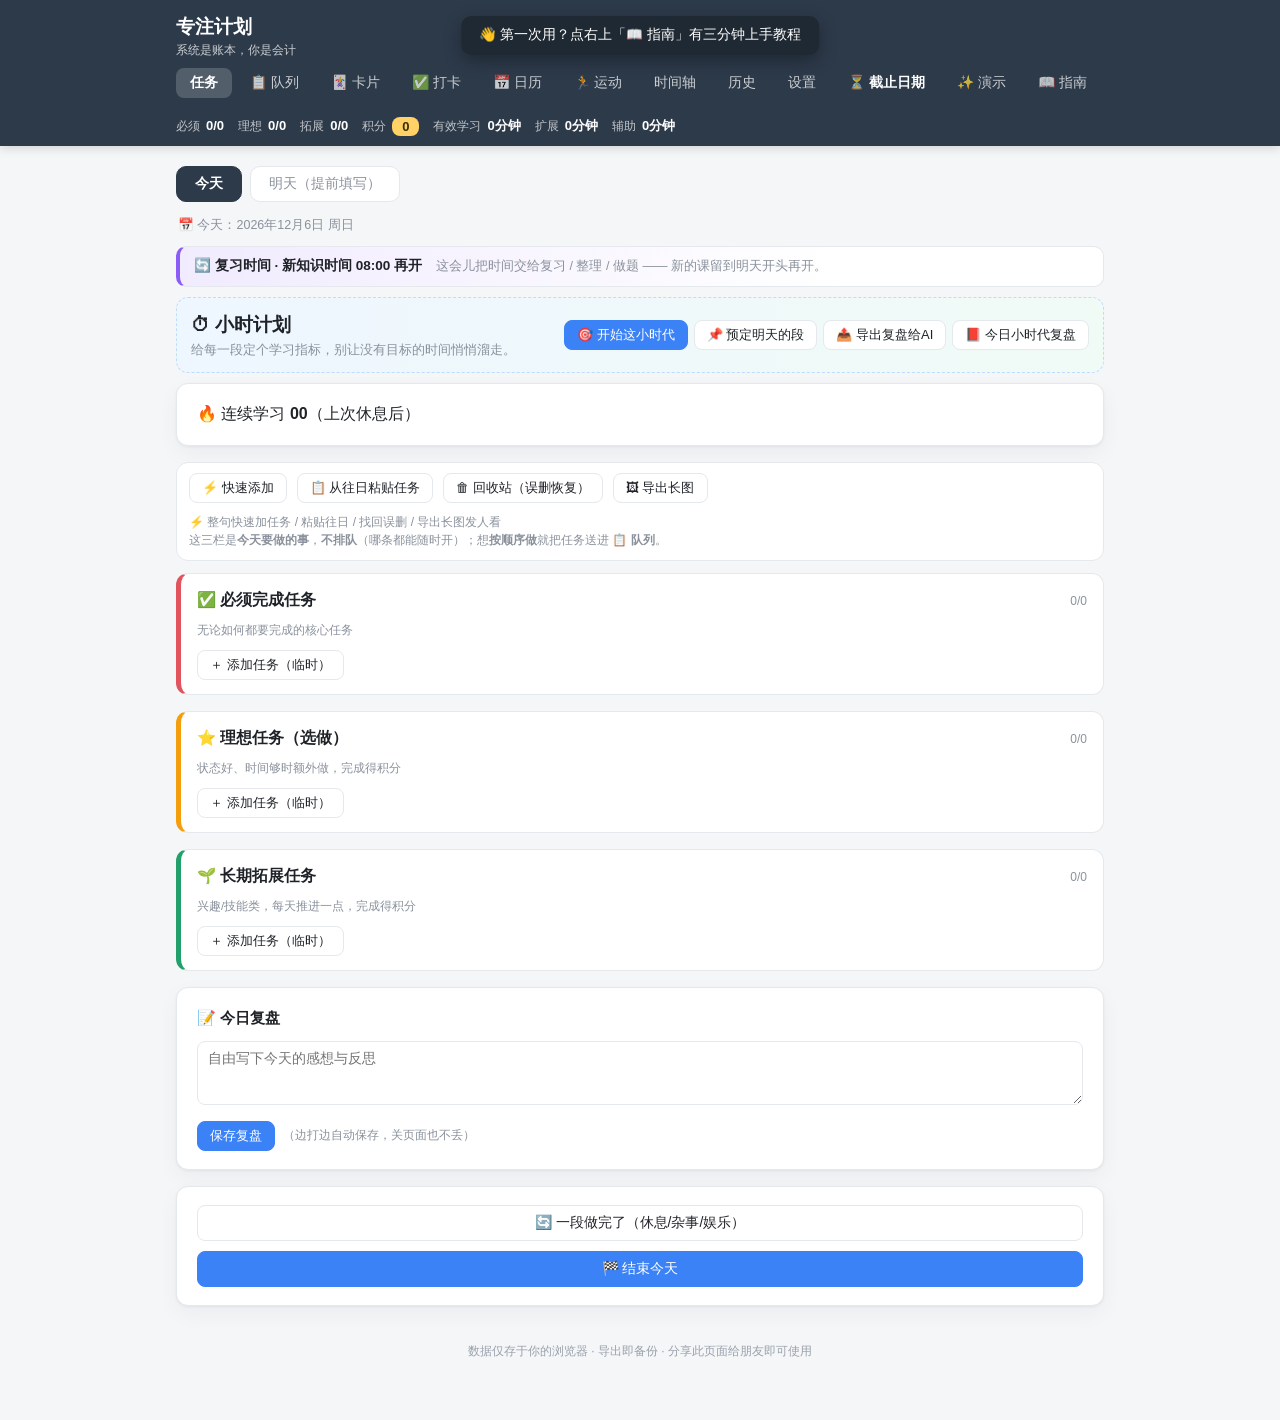
==== index.html @ 889cc3f2 "30.0" ====
<!DOCTYPE html>
<html lang="zh-CN">
<head>
  <meta charset="UTF-8" />
  <meta name="viewport" content="width=device-width, initial-scale=1.0, viewport-fit=cover" />
  <script>
    /* 版本号。v67 起提到 <head>：设置页等模块渲染得比页尾的 build-check 早，
       以前写在页尾，渲染时读到 undefined 就显示成 "v?"。 */
    window.__BUILD = 157;
  </script>
  <meta name="theme-color" content="#2d3a4a" />
  <title>专注计划 · 学习会计系统</title>
  <link rel="manifest" href="manifest.webmanifest" />
  <link rel="stylesheet" href="css/style.css?v=157" />
  <style id="pip-style">
    /* ===== 🪟 只在小窗（Document Picture-in-Picture）里生效：让悬浮窗铺满整个小窗 ===== */
    html.pip, html.pip body { background: var(--bg, #f5f7fa); margin: 0; padding: 0; }
    html.pip #timer-float.in-pip {
      position: static; left: auto; top: auto; right: auto; bottom: auto;
      width: 100%; max-width: none; border: none; border-radius: 0;
      box-shadow: none; background: transparent; padding: 10px 12px 14px;
      animation: none; overflow: visible;
    }
    html.pip #timer-float.in-pip .tf-drag-hint { display: none !important; }
    html.pip #timer-float.in-pip .tf-head { cursor: default; }
    html.pip #timer-float.in-pip .btn { font-size: 12px; padding: 5px 9px; }
    html.pip #timer-float.in-pip .tf-line { font-size: 12.5px; margin-bottom: 3px; }
    html.pip #timer-float.in-pip .tf-dw-item { font-size: 12px; }
  </style>
</head>
<body>
  <header id="app-header">
    <div class="header-top">
      <div class="brand">
        <h1>专注计划</h1>
        <p>系统是账本，你是会计</p>
      </div>
      <nav id="main-nav">
        <button class="nav-btn active" data-view="tasks">任务</button>
        <button class="nav-btn" data-view="queue">📋 队列</button>
        <button class="nav-btn" data-view="cards" title="听课时给自己出的设问卡；正面问自己、反面是答案">🃏 卡片</button>
        <button class="nav-btn" data-view="mistakes" style="display:none" title="错题本（已收起，想用随时恢复）">📕 错题</button>
        <button class="nav-btn" data-view="checkin" title="每天要养成的小习惯：喝水、保健品、运动、几点休息…打卡得积分">✅ 打卡</button>
        <button class="nav-btn" data-view="calendar">📅 日历</button>
        <button class="nav-btn" data-view="notes" id="nav-notes" style="display:none" title="本机网课笔记工坊（仅限装有笔记服务的电脑）">🎙 笔记</button>
        <button class="nav-btn" data-view="sport">🏃 运动</button>
        <button class="nav-btn" data-view="timeline">时间轴</button>
        <button class="nav-btn" data-view="stats">历史</button>
        <button class="nav-btn" data-view="settings">设置</button>
        <button class="nav-btn" id="btn-ms" title="⏳ 截止日期倒计时 —— 点一下就能加一条">⏳ <span id="ms-mini" class="ms-mini">截止日期</span></button>
        <button class="nav-btn" id="btn-demo" title="快速上手演示动画">✨ 演示</button>
        <button class="nav-btn" id="btn-about" title="公告与使用指南">📖 指南</button>
      </nav>
    </div>
    <!-- 顶部固定统计条 -->
    <div id="stat-bar">
      <div class="stat-item" title="必须完成任务进度">
        <span class="stat-label">必须</span><span id="stat-req" class="stat-value">0/0</span>
      </div>
      <div class="stat-item" title="理想任务进度">
        <span class="stat-label">理想</span><span id="stat-ideal" class="stat-value">0/0</span>
      </div>
      <div class="stat-item" title="长期拓展进度">
        <span class="stat-label">拓展</span><span id="stat-extra" class="stat-value">0/0</span>
      </div>
      <div class="stat-item" title="积分余额，点击兑换">
        <span class="stat-label">积分</span>
        <button id="stat-points" class="stat-value stat-btn">0</button>
      </div>
      <div class="stat-item" title="主线推进的有效学习时间">
        <span class="stat-label">有效学习</span><span id="stat-main" class="stat-value">0分</span>
      </div>
      <div class="stat-item" title="拓展任务时间">
        <span class="stat-label">扩展</span><span id="stat-extend" class="stat-value">0分</span>
      </div>
      <div class="stat-item" title="辅助推进时间（复盘/整理/写计划等）">
        <span class="stat-label">辅助</span><span id="stat-aux" class="stat-value">0分</span>
      </div>
    </div>
  </header>

  <!-- 计时悬浮窗（任务进行中显示，可拖动） -->
  <div id="timer-float" class="hidden">
    <div class="tf-head" id="tf-head">🪟 计时悬浮窗 <span class="tf-drag-hint">（按住可拖动）</span><button id="tf-pip" class="tf-pip-btn" title="拖出浏览器：变成独立小窗口，可拖到屏幕任何位置、永远置顶">⇱ 拖出</button></div>
    <div id="tf-state" class="hidden"></div>
    <div id="tf-hp" class="hidden"></div>
    <div id="tf-forward">
      <div class="tf-line">预计完成内容：<b id="tf-content">--</b></div>
      <div class="tf-line tf-line-plan"><span id="tf-plan-label">预计时间：</span><b id="tf-plan">--</b></div>
      <div class="tf-line">实际时间：<b id="tf-used">00:00</b></div>
      <div class="tf-track"><div id="tf-progress" class="timer-progress"></div></div>
      <div class="tf-actions">
        <button id="timer-pause" class="btn btn-small">⏸ 暂停</button>
        <button id="timer-rest" class="btn btn-small" title="中间休息：休息单独算、不占学习，回来会问你有没有消耗">☕ 小休</button>
        <button id="timer-stop" class="btn btn-small btn-primary">⏹ 完成</button>
      </div>
    </div>
    <div id="tf-cd" class="hidden">
      <div class="tf-line">小任务：<b id="tf-cd-text">--</b></div>
      <div class="tf-line"><span id="tf-cd-label">剩余/超时：</span><b id="tf-cd-left">00:00</b> <span id="tf-cd-over" style="color:var(--req);font-weight:700"></span> <span class="tf-drag-hint">（目标 <span id="tf-cd-target">--</span>）</span></div>
      <div class="tf-track"><div id="tf-cd-progress" class="timer-progress"></div></div>
      <div class="tf-actions">
        <button id="cd-pause" class="btn btn-small">⏸ 暂停</button>
        <button id="cd-rest" class="btn btn-small">☕ 小休</button>
        <button id="cd-split" class="btn btn-small" style="display:none">🧭 回拆解</button>
        <button id="cd-stop" class="btn btn-small btn-primary">⏹ 结束</button>
      </div>
    </div>
    <!-- 🎓 听课三步（进行中才显示；和任务行下面是同一份数据） -->
    <div id="tf-lec" class="hidden"></div>
    <!-- 🧭 下方抽屉：本组进度 / 下一题 / 拆解（可收起，不占屏） -->
    <div id="tf-drawer" class="hidden"></div>
  </div>

  <main>
    <!-- 任务视图 -->
    <section id="view-tasks" class="view active">
      <div class="view-tabs">
        <button class="tab-btn active" data-tab="today">今天</button>
        <button class="tab-btn" data-tab="tomorrow">明天（提前填写）</button>
      </div>
      <div id="tasks-today" class="tab-panel active">
        <div id="today-date" class="date-label"></div>
        <!-- ⏰ v76 还没结算的日子：摆在最上面，一键结算 -->
        <div id="settle-bar"></div>
        <!-- 📋 v77 队列：今天该做的那条，只给一条、不给分母 -->
        <div id="queue-bar"></div>
        <!-- ⏰ v71 学习时段条：现在该学新知识还是该复习 -->
        <div id="slot-bar"></div>
        <div id="review-banner"></div>
        <div id="hour-card"></div>
        <div id="streak-bar"></div>
        <!-- ↩ v74 昨天搬来的任务：清单顶上一条提醒 + 一键清掉 -->
        <div id="roll-bar"></div>
        <div id="task-columns"></div>
        <div class="card" id="review-card"></div>
        <div id="link-card"></div>
        <div class="card day-footer">
          <button id="btn-link" class="btn btn-block">🔄 一段做完了（休息/杂事/娱乐）</button>
          <button id="btn-end-day" class="btn btn-primary btn-block">🏁 结束今天</button>
        </div>
      </div>
      <div id="tasks-tomorrow" class="tab-panel">
        <div id="tomorrow-date" class="date-label"></div>
        <div id="tomorrow-columns"></div>
        <p class="hint">提示：今晚填好明天的任务，"结束今天"时未完成的任务也会自动顺延到这里。</p>
      </div>
    </section>

    <!-- 📋 队列视图（v77）：按顺序做，没有完成率 -->
    <section id="view-cards" class="view">
      <div id="cards-view"></div>
    </section>

    <section id="view-mistakes" class="view">
      <div id="mistakes-view"></div>
    </section>
    <section id="view-checkin" class="view">
      <div id="checkin-view"></div>
    </section>

    <section id="view-queue" class="view">
      <div id="queue-view"></div>
    </section>

    <!-- 日历视图 -->
    <section id="view-calendar" class="view">
      <div id="calendar-view"></div>
    </section>

    <!-- 网课笔记工坊视图（内嵌本机服务） -->
    <section id="view-notes" class="view">
      <div id="notes-status"></div>
      <div id="notes-frame-wrap" style="display:none">
        <iframe id="notes-frame" src="http://127.0.0.1:8890/?embed=1"
          style="width:100%;height:calc(100vh - 120px);border:1px solid var(--line);border-radius:14px;background:#0b1020"></iframe>
      </div>
    </section>

    <!-- 运动视图 -->
    <section id="view-sport" class="view">
      <div class="view-tabs">
        <button class="tab-btn active" data-tab="today" id="sport-tab-today">今日运动</button>
        <button class="tab-btn" data-tab="plan" id="sport-tab-plan">运动安排（任选日期）</button>
      </div>
      <div id="sport-today" class="tab-panel active"></div>
      <div id="sport-plan" class="tab-panel"></div>
    </section>

    <!-- 时间轴视图 -->
    <section id="view-timeline" class="view">
      <div class="card tool-row">
        <button id="tl-today-btn" class="btn btn-small">回到今天</button>
        <button id="tl-prev-day" class="btn btn-small">‹ 前一天</button>
        <input type="date" id="tl-date" class="date-input" />
        <button id="tl-next-day" class="btn btn-small">后一天 ›</button>
        <span class="spacer"></span>
        <select id="tl-filter-cat" class="select-small">
          <option value="">全部分类</option>
          <option value="study">学习</option>
          <option value="extend">拓展</option>
          <option value="fun">辅助</option>
          <option value="life">生活</option>
          <option value="other">其他</option>
        </select>
        <input type="search" id="tl-keyword" class="search-small" placeholder="搜索内容…" />
        <button id="tl-export" class="btn btn-small">导出</button>
        <button id="tl-import" class="btn btn-small">导入</button>
      </div>
      <div id="timeline-wrap">
        <div id="timeline-grid"></div>
      </div>
      <div class="card stat-summary" id="tl-summary"></div>
      <input type="file" id="import-file" class="hidden" accept=".json" />
    </section>

    <!-- 历史视图 -->
    <section id="view-stats" class="view">
      <div class="card">
        <h2>🧭 本周复盘</h2>
        <div id="review-board"><p class="hint">正在生成本周的复盘…</p></div>
      </div>
      <div class="card">
        <h2>📈 考试成绩</h2>
        <div id="exams-card"><p class="hint">正在加载…</p></div>
      </div>
      <div class="card">
        <h2>🏅 成就</h2>
        <div id="badges-card"><p class="hint">正在清点你的里程碑…</p></div>
      </div>
      <div class="card">
        <h2>📅 历史回顾</h2>
        <div class="chart-row">
          <div class="chart-box">
            <h3>本周每日用时（柱状图）</h3>
            <svg id="chart-week" class="chart" viewBox="0 0 600 220"></svg>
          </div>
          <div class="chart-box">
            <h3>近30天学习时间趋势（折线图）</h3>
            <svg id="chart-month" class="chart" viewBox="0 0 600 220"></svg>
          </div>
        </div>
      </div>
      <div class="card">
        <h3>积分流水账</h3>
        <div id="ledger-list"></div>
      </div>
      <div class="card">
        <h3>🎁 兑换记录（单独专区）</h3>
        <p class="hint">这里只汇总你「花掉积分换东西」的记录，不用翻大流水就知道自己换过什么。</p>
        <div id="redeem-list"></div>
      </div>
      <div class="card">
        <h3>🎓 听课记录</h3>
        <p class="hint">在「任务」页点任意一条任务右边的 🎧 就能开课（今天、明天都行）。走完「预习 → 听课 → 整理」三步才发大奖。</p>
        <div id="lec-history"></div>
      </div>
      <div class="card">
        <h3>按日记录</h3>
        <div id="day-history"></div>
      </div>
    </section>

    <!-- 设置视图 -->
    <section id="view-settings" class="view">
      <div class="card">
        <h2>⚙️ 规则设置（全部由你自己定）</h2>
        <div id="settings-form"></div>
      </div>
      <div class="card">
        <h3>🎁 积分兑换表</h3>
        <p class="hint">积分为消费型资产：完成理想/拓展任务赚积分，按你的兑换表花掉。</p>
        <div id="redeem-table"></div>
        <button id="btn-add-redeem" class="btn btn-small">＋ 添加兑换项</button>
      </div>
      <div class="card">
        <h3>🎖 致谢 · 名人堂</h3>
        <p class="hint">感谢在开发中帮忙、帮我省下平台费用的朋友们（头像圆形自适应）。</p>
        <div class="honor-wall">
          <div class="honor-item"><img class="honor-avatar" src="assets/honor/sumneu.jpg" alt="∑neu" /><span class="honor-name">∑neu</span></div>
          <div class="honor-item"><img class="honor-avatar" src="assets/honor/aisi.jpg" alt="艾斯" /><span class="honor-name">艾斯</span></div>
          <div class="honor-item"><img class="honor-avatar" src="assets/honor/xinxin.jpg" alt="鑫鑫" /><span class="honor-name">鑫鑫</span></div>
          <div class="honor-item"><img class="honor-avatar" src="assets/honor/zhi.png" alt="枳" /><span class="honor-name">枳</span></div>
        </div>
      </div>
      <div class="card">
        <h3>💾 数据</h3>
        <div class="btn-row">
          <button id="btn-export-json" class="btn btn-small">导出全部数据 (.json)</button>
          <button id="btn-export-csv" class="btn btn-small">导出记录 (.csv)</button>
          <button id="btn-import-json" class="btn btn-small">导入数据</button>
          <button id="btn-reset" class="btn btn-small btn-danger">清空全部数据</button>
        </div>
        <p class="hint">数据保存在浏览器本地（localStorage + IndexedDB 双备份），导出文件可随时恢复。</p>
      </div>
      <div class="card">
        <h3>💾 自动备份</h3>
        <div id="bk-box"><p class="hint">正在读取备份…</p></div>
      </div>
    </section>
  </main>

  <footer>数据仅存于你的浏览器 · 导出即备份 · 分享此页面给朋友即可使用</footer>

  <div id="modal-root"></div>
  <div id="toast-root"></div>

  <!-- 📱 v125 手机底部导航（≤700px 显示，桌面隐藏；按钮带 .nav-btn 类自动接入 switchView） -->
  <nav id="mobile-nav">
    <button class="nav-btn mn-btn" data-view="tasks"><span class="mn-ico">📝</span>任务</button>
    <button class="nav-btn mn-btn" data-view="queue"><span class="mn-ico">📋</span>队列</button>
    <button class="nav-btn mn-btn" data-view="checkin"><span class="mn-ico">✅</span>打卡</button>
    <button class="nav-btn mn-btn" data-view="calendar"><span class="mn-ico">📅</span>日历</button>
    <button class="nav-btn mn-btn" data-view="stats"><span class="mn-ico">🧭</span>历史</button>
    <button class="mn-btn" id="mn-more"><span class="mn-ico">⋯</span>更多</button>
  </nav>
  <div id="mn-sheet" class="hidden">
    <div class="mn-card">
      <div class="mn-head"><b>更多页面</b><button class="mn-sbtn" id="mn-close" style="width:auto;padding:6px 12px">✕ 收起</button></div>
      <div class="mn-grid">
        <button class="nav-btn mn-sbtn" data-view="cards">🃏 卡片</button>
        <button class="nav-btn mn-sbtn" data-view="mistakes" style="display:none">📕 错题</button>
        <button class="nav-btn mn-sbtn" data-view="sport">🏃 运动</button>
        <button class="nav-btn mn-sbtn" data-view="timeline">🕓 时间轴</button>
        <button class="nav-btn mn-sbtn" data-view="settings">⚙️ 设置</button>
        <button class="mn-sbtn" data-mact="ms">⏳ 截止日期</button>
        <button class="mn-sbtn" data-mact="demo">✨ 演示</button>
        <button class="mn-sbtn" data-mact="about">📖 指南</button>
      </div>
    </div>
  </div>

  <script src="js/store.js?v=157"></script>
  <script src="js/ui.js?v=157"></script>
  <script src="js/tasks.js?v=157"></script>
  <script src="js/timeline.js?v=157"></script>
  <script src="js/stats.js?v=157"></script>
  <script src="js/settings.js?v=157"></script>
  <script src="js/sport.js?v=157"></script>
  <script src="js/lecture.js?v=157"></script>
  <script src="js/calendar.js?v=157"></script>
  <script src="js/link.js?v=157"></script>
  <script src="js/demo.js?v=157"></script>
  <script src="js/queue.js?v=157"></script>
  <script src="js/milestones.js?v=157"></script>
  <script src="js/memcards.js?v=157"></script>
  <script src="js/checkin.js?v=157"></script>
  <script src="js/backup.js?v=157"></script>
  <script src="js/exams.js?v=157"></script>
  <script src="js/mistakes.js?v=157"></script>
  <script src="js/badges.js?v=157"></script>
  <script src="js/app.js?v=157"></script>
  <script>
    // PWA：注册 Service Worker（离线可用 / 可添加到主屏幕）
    if ('serviceWorker' in navigator) {
      // v67：以前新版本要手动 Ctrl+F5 才生效（老 SW 把旧页面喂给你）。
      // 现在：① sw.js 里页面本体改走 network-first；
      //       ② 每次打开都问一句有没有新版本；
      //       ③ 新 SW 一接管就自动刷新一次 —— 以后上传完不用再强刷。
      var hadCtl = !!navigator.serviceWorker.controller;
      var reloaded = false;
      navigator.serviceWorker.addEventListener('controllerchange', function () {
        if (!hadCtl || reloaded) return;   // 首次安装 SW 时不算「有更新」，别白刷一次
        reloaded = true;
        location.reload();
      });
      window.addEventListener('load', function () {
        navigator.serviceWorker.register('sw.js').then(function (reg) {
          try { reg.update(); } catch (err) { }
        }).catch(function () { /* file:// 下无碍 */ });
      });
    }
  </script>

  <!-- ✨ 快速上手演示动画 -->
  <style id="demo-style">
    #demo-overlay{position:fixed;inset:0;z-index:9999;display:flex;align-items:center;justify-content:center;}
    #demo-overlay.hidden{display:none;}
    #demo-backdrop{position:absolute;inset:0;background:rgba(13,17,23,.72);backdrop-filter:blur(4px);}
    #demo-card{position:relative;width:min(560px,92vw);background:linear-gradient(160deg,#22304a,#1a2436);
      border:1px solid rgba(255,255,255,.14);border-radius:18px;padding:18px 20px 14px;box-shadow:0 20px 60px rgba(0,0,0,.45);}
    #demo-stage{min-height:210px;display:flex;align-items:center;justify-content:center;}
    #demo-stage .d-mock-wrap{width:100%;}
    #demo-caption{text-align:center;padding:2px 4px 8px;}
    .d-icon{font-size:30px;}
    .d-title{font-size:19px;font-weight:700;color:#eaf0ff;margin:4px 0 4px;}
    .d-cap{font-size:13.5px;color:#c6cdd9;line-height:1.6;max-width:480px;margin:0 auto;}
    #demo-dots{display:flex;gap:6px;justify-content:center;margin:6px 0 10px;}
    .d-dot{width:8px;height:8px;border-radius:50%;background:rgba(255,255,255,.22);transition:.2s;}
    .d-dot.on{background:var(--c2,#22c55e);width:20px;border-radius:4px;}
    #demo-controls{display:flex;flex-wrap:wrap;gap:8px;justify-content:center;}
    #demo-controls .btn{font-size:12.5px;}
    #demo-controls .disabled{opacity:.4;pointer-events:none;}
    /* 每步动画 */
    #demo-stage>*{opacity:0;transform:translateY(14px);animation:dRise .45s ease forwards;}
    #demo-caption>*{opacity:0;transform:translateY(10px);animation:dRise .45s ease .08s forwards;}
    #demo-stage.d-on>*,#demo-caption.d-on>*{opacity:1;transform:none;}
    @keyframes dRise{to{opacity:1;transform:none;}}
    /* 模拟卡片 */
    .d-logo{font-size:26px;font-weight:800;color:#eaf0ff;background:linear-gradient(120deg,#3b82f6,#22c55e);
      -webkit-background-clip:text;background-clip:text;color:transparent;}
    .d-sub{color:#7d8aa0;font-size:13px;margin-top:4px;}
    .d-pills{display:flex;gap:8px;justify-content:center;margin-top:14px;}
    .d-pills span{padding:5px 12px;border-radius:999px;background:rgba(59,130,246,.15);color:#bfd4ff;font-size:12.5px;border:1px solid rgba(59,130,246,.4);}
    .d-cols{display:flex;gap:10px;width:100%;}
    .d-col{flex:1;border-radius:12px;padding:10px;background:rgba(255,255,255,.05);border:1px solid rgba(255,255,255,.1);}
    .d-col b{display:block;font-size:12px;margin-bottom:6px;color:#dbe4f0;}
    .d-col.req{box-shadow:inset 0 0 0 1px rgba(244,63,94,.4);}
    .d-col.ideal{box-shadow:inset 0 0 0 1px rgba(34,197,94,.4);}
    .d-col.ext{box-shadow:inset 0 0 0 1px rgba(168,85,247,.4);}
    .d-task{display:block;font-size:12px;color:#dbe4f0;background:rgba(255,255,255,.06);border-radius:8px;padding:6px 8px;margin:4px 0;font-style:normal;}
    .d-task.done{color:#8fd6b0;text-decoration:line-through;}
    .d-task.run{background:rgba(34,197,94,.18);border:1px solid rgba(34,197,94,.5);}
    .d-float,.d-hp{border-radius:14px;padding:12px 14px;background:rgba(255,255,255,.05);border:1px solid rgba(255,255,255,.12);text-align:left;width:100%;}
    .d-float b,.d-hp b{display:block;color:#eaf0ff;font-size:13.5px;margin-bottom:8px;}
    .d-time{color:var(--c2,#22c55e);}
    .d-bar{height:8px;border-radius:6px;background:rgba(255,255,255,.1);overflow:hidden;margin-top:10px;}
    .d-bar i{display:block;height:100%;background:linear-gradient(120deg,#3b82f6,#22c55e);}
    .d-bar.rest i{background:linear-gradient(120deg,#f59e0b,#e2545d);}
    .d-bar.ok i{background:linear-gradient(120deg,#22c55e,#06b6d4);}
    .d-btn{display:inline-block;margin-top:8px;padding:7px 14px;border-radius:9px;background:rgba(245,158,11,.2);
      border:1px solid rgba(245,158,11,.5);color:#ffe4a6;font-size:13px;}
    .d-btn:last-child{background:rgba(244,63,94,.2);border-color:rgba(244,63,94,.5);color:#ffc9ce;margin-top:12px;}
    .d-hp-row{display:flex;justify-content:space-between;font-size:12.5px;color:#dbe4f0;padding:5px 0;border-bottom:1px dashed rgba(255,255,255,.1);}
    .d-hp-row i{font-style:normal;}
    .d-hp-row i.done{color:#8fd6b0;}
    .d-timeline{display:flex;align-items:flex-end;gap:4px;height:120px;width:100%;padding-top:8px;}
    .d-timeline .d-block{flex:1;border-radius:6px 6px 0 0;background:rgba(59,130,246,.45);border:1px solid rgba(59,130,246,.6);
      color:#dbe4f0;font-size:10px;text-align:center;overflow:hidden;}
    .d-timeline .d-block:nth-child(2){background:rgba(245,158,11,.35);}
    .d-timeline .d-block:nth-child(3){background:rgba(34,197,94,.4);}
    .d-timeline .d-block:nth-child(4){background:rgba(168,85,247,.4);}
    .d-stats{text-align:left;width:100%;}
    .d-stats b{display:block;color:#eaf0ff;font-size:14px;}
    .d-stats .d-bars{display:flex;align-items:flex-end;gap:8px;height:90px;margin-top:10px;}
    .d-stats .d-bars i{flex:1;background:linear-gradient(180deg,#3b82f6,#22c55e);border-radius:6px 6px 0 0;}
    .d-start{color:#a8b4c6;font-size:13px;margin-top:12px;}
  </style>

  <div id="demo-overlay" class="hidden">
    <div id="demo-backdrop"></div>
    <div id="demo-card">
      <div id="demo-stage" class="d-mock-wrap"></div>
      <div id="demo-caption"></div>
      <div id="demo-dots"></div>
      <div id="demo-controls">
        <button id="demo-prev" class="btn btn-small disabled">← 上一步</button>
        <button id="demo-restart" class="btn btn-small">↺ 重放</button>
        <button id="demo-next" class="btn btn-small btn-primary">下一步 →</button>
        <button id="demo-close" class="btn btn-small">✕ 关闭</button>
      </div>
    </div>
  </div>
<script id="build-check">
/* 交付自检（v54）：把线上实际文件大小和发布时的大小比一遍。
   有文件没传上去 → 顶部弹红条点名，别再靠猜"为什么改了没生效"。
   控制台可用：__checkBuild() 重查 / __checkBuild(true) 强制绕过缓存重查 */
window.__BUILD_SIZES = {
  "css/style.css": 95665,
  "js/app.js": 70151,
  "js/badges.js": 9802,
  "js/exams.js": 13932,
  "js/mistakes.js": 18108,
  "js/memcards.js": 104672,
  "js/backup.js": 40303,
  "js/checkin.js": 24522,
  "js/marked.min.js": 35481,
  "js/katex.min.js": 275415,
  "js/mhchem.min.js": 33731,
  "css/katex.css": 773106,
  "js/calendar.js": 40800,
  "js/demo.js": 8261,
  "js/lecture.js": 42183,
  "js/link.js": 20710,
  "js/milestones.js": 10183,
  "js/queue.js": 121064,
  "js/settings.js": 30336,
  "js/sport.js": 25754,
  "js/stats.js": 53363,
  "js/store.js": 19422,
  "js/tasks.js": 417854,
  "js/timeline.js": 19743,
  "js/ui.js": 12061,
  "sw.js": 3707,
  "version.html": 152955,
};
(function () {
  var S = window.__BUILD_SIZES;
  function warn(bad) {
    if (document.getElementById('build-warn')) return;
    var d = document.createElement('div');
    d.id = 'build-warn';
    d.style.cssText = 'position:fixed;left:0;right:0;top:0;z-index:99999;background:#e2545d;color:#fff;' +
      'font:13px/1.6 system-ui,"Segoe UI","Microsoft YaHei",sans-serif;padding:9px 14px;' +
      'box-shadow:0 3px 12px rgba(0,0,0,.28)';
    var names = bad.map(function (x) { return x.f; }).join('、');
    d.innerHTML = '<button id="build-warn-x" style="float:right;margin:0 0 0 12px;background:rgba(255,255,255,.18);' +
      'color:#fff;border:1px solid rgba(255,255,255,.55);border-radius:6px;padding:3px 10px;cursor:pointer;font:inherit">' +
      '✕ 知道了</button><b>⚠️ 线上有 ' + bad.length + ' 个文件还是旧版（没传上去）</b><br>' +
      '<span style="word-break:break-all">' + names + '</span><br>' +
      '<span style="opacity:.92">这些改动不会生效。把 focus-plan 里的 js、css 文件夹整个重传一遍，刷新即可。</span>';
    document.body.appendChild(d);
    document.getElementById('build-warn-x').onclick = function () { d.remove(); };
  }
  function grab(f, q) {
    return fetch(f + q, { cache: 'no-store' }).then(function (r) {
      if (!r.ok) return { f: f, bad: true };
      return r.arrayBuffer().then(function (b) { return { f: f, got: b.byteLength, bad: b.byteLength !== S[f] }; });
    }).catch(function () { return { f: f, bad: false }; });   // 取不到（离线等）不算数
  }
  function run(fresh) {
    if (!/^https?:/.test(location.protocol)) return Promise.resolve([]);
    var q = fresh ? ('?fresh=' + Date.now() + Math.random()) : '';
    return Promise.all(Object.keys(S).map(function (f) { return grab(f, q); })).then(function (res) {
      var bad = res.filter(function (x) { return x.bad; });
      if (bad.length) warn(bad);
      if (fresh) {
        console.log(res.map(function (x) {
          return (x.bad ? '❌ ' : '✅ ') + x.f + '  线上 ' + (x.got == null ? '?' : x.got) + ' / 应为 ' + S[x.f];
        }).join('\n'));
      }
      return res;
    });
  }
  window.__checkBuild = run;
  function kick() { setTimeout(function () { run(false); }, 1200); }
  if (document.readyState === 'complete') kick(); else window.addEventListener('load', kick);
})();
</script>
</body>
</html>
---- css/style.css ----
/* ============ 基础 ============ */
* { margin: 0; padding: 0; box-sizing: border-box; }
:root {
  --bg: #f4f6f8;
  --card: #fff;
  --ink: #1f2328;
  --muted: #8a919c;
  --line: #e5e8ec;
  --brand: #2d3a4a;
  --primary: #3b82f6;
  --req: #e2545d;
  --ideal: #f59e0b;
  --extra: #22a06b;
  --study: #3b82f6;
  --extend: #22a06b;
  --fun: #0ea5e9;
  --life: #8b5cf6;
  --other: #94a3b8;
  --radius: 12px;
}
html { -webkit-text-size-adjust: 100%; }
body {
  font-family: -apple-system, "PingFang SC", "Microsoft YaHei", "Segoe UI", sans-serif;
  background: var(--bg);
  color: var(--ink);
  line-height: 1.55;
  padding-bottom: 40px;
}
button { font-family: inherit; cursor: pointer; }
input, select, textarea { font-family: inherit; }
.hidden { display: none !important; }
.hint { color: var(--muted); font-size: 12.5px; margin-top: 8px; }

/* ============ 头部 ============ */
#app-header {
  background: var(--brand);
  color: #fff;
  position: sticky;
  top: 0;
  z-index: 50;
  box-shadow: 0 2px 10px rgba(0,0,0,.15);
}
.header-top {
  max-width: 960px;
  margin: 0 auto;
  padding: 12px 16px 10px;
  display: flex;
  align-items: center;
  justify-content: space-between;
  flex-wrap: wrap;
  gap: 8px;
}
.brand h1 { font-size: 19px; font-weight: 700; }
.brand p { font-size: 11.5px; opacity: .75; margin-top: 1px; }
#main-nav { display: flex; gap: 4px; flex-wrap: wrap; justify-content: flex-end; }  /* v79：按钮变多了，窄屏让它换行而不是溢出 */
.nav-btn {
  background: transparent;
  color: rgba(255,255,255,.75);
  border: none;
  padding: 6px 14px;
  border-radius: 8px;
  font-size: 14px;
}
.nav-btn.active { background: rgba(255,255,255,.18); color: #fff; font-weight: 600; }

/* 统计条 */
#stat-bar {
  max-width: 960px;
  margin: 0 auto;
  padding: 8px 16px 10px;
  display: flex;
  gap: 14px;
  flex-wrap: wrap;
  font-size: 13px;
}
.stat-item { display: flex; align-items: center; gap: 6px; }
.stat-label { opacity: .7; font-size: 12px; }
.stat-value { font-weight: 700; font-variant-numeric: tabular-nums; }
.stat-btn {
  background: #ffd166;
  color: #3a2f00;
  border: none;
  border-radius: 8px;
  padding: 2px 10px;
  font-size: 13px;
  font-weight: 700;
  transition: transform .12s;
}
.stat-btn:active { transform: scale(.94); }
.stat-points-bump { animation: bump .5s ease; }

/* 计时悬浮窗（可拖动） */
#timer-float {
  position: fixed;
  right: 16px;
  bottom: 16px;
  width: 280px;
  background: #fff;
  border: 2px solid var(--primary);
  border-radius: 14px;
  box-shadow: 0 10px 30px rgba(20,26,34,.32);
  padding: 12px 16px 14px;
  z-index: 90;
  animation: pop .2s ease;
}
#timer-float.hidden { display: none; }
.tf-head { font-weight: 700; font-size: 14px; margin-bottom: 8px; color: var(--brand); cursor: move; user-select: none; }
.tf-drag-hint { font-size: 11px; font-weight: 400; color: #a3aab4; }
.tf-line { font-size: 12.5px; color: #6b7280; margin-bottom: 4px; word-break: break-word; }
/* 🧊 v106：悬浮窗状态条 —— 谁在跑、谁停了，一眼看清（深色/紫色主题也跟着走） */
#tf-state { margin: 0 0 8px; padding: 5px 8px; border-radius: 8px; font-size: 12px; line-height: 1.5;
  background: rgba(59,130,246,.14); border-left: 3px solid var(--brand); color: var(--ink); }
#tf-state.warn { background: rgba(226,84,93,.14); border-left-color: var(--req); }
.tf-line b { color: var(--ink); font-variant-numeric: tabular-nums; }
.tf-track { height: 8px; background: #eef1f5; border-radius: 4px; overflow: hidden; margin: 10px 0; }
.timer-progress {
  height: 100%; width: 0%;
  background: linear-gradient(90deg, #3b82f6, #22a06b);
  border-radius: 5px;
  transition: width .6s linear;
}
.tf-actions { display: flex; gap: 8px; }
.tf-actions .btn { flex: 1; }
#tf-cd { border-top: 1px dashed var(--line); padding-top: 10px; margin-top: 2px; }
#tf-cd .tf-line b { color: var(--req); }

/* ============ 主体 ============ */
main { max-width: 960px; margin: 20px auto 0; padding: 0 16px; }
.view { display: none; }
.view.active { display: block; animation: fadeIn .18s ease; }
@keyframes fadeIn { from { opacity: 0; transform: translateY(4px); } to { opacity: 1; transform: none; } }

.card {
  background: var(--card);
  border-radius: var(--radius);
  padding: 18px 20px;
  box-shadow: 0 2px 8px rgba(0,0,0,.05);
  margin-bottom: 16px;
  border: 1px solid var(--line);
}
.card h2 { font-size: 17px; margin-bottom: 12px; }
.card h3 { font-size: 15px; margin-bottom: 12px; }

footer {
  max-width: 960px;
  margin: 8px auto 0;
  text-align: center;
  color: #9aa1ab;
  font-size: 12px;
  padding: 20px 16px;
}

/* ============ 视图 Tab ============ */
.view-tabs { display: flex; gap: 8px; margin-bottom: 14px; }
.tab-btn {
  background: var(--card);
  border: 1px solid var(--line);
  border-radius: 10px;
  padding: 8px 18px;
  font-size: 14px;
  color: var(--muted);
}
.tab-btn.active {
  background: var(--brand);
  color: #fff;
  border-color: var(--brand);
  font-weight: 600;
}
.tab-panel { display: none; }
.tab-panel.active { display: block; }

/* ============ 任务栏 ============ */
.date-label { font-size: 12.5px; color: var(--muted); margin: 0 2px 10px; }
details.task-details { margin-top: 8px; }
details.task-details summary { cursor: pointer; font-size: 12.5px; color: var(--primary); user-select: none; }
details.task-details summary:hover { text-decoration: underline; }
.task-detail-line { font-size: 12.5px; padding: 2px 0; color: #374151; }
.review-meta { font-size: 11.5px; color: var(--muted); }
.task-col { border-radius: var(--radius); padding: 14px 16px; margin-bottom: 16px; border: 1px solid var(--line); background: var(--card); }
.task-col.req { border-left: 5px solid var(--req); }
.task-col.ideal { border-left: 5px solid var(--ideal); }
.task-col.extra { border-left: 5px solid var(--extra); }
.task-col-head { display: flex; align-items: baseline; justify-content: space-between; gap: 8px; margin-bottom: 10px; }
.task-col-head h3 { font-size: 15.5px; margin: 0; }
.task-col-head .badge { font-size: 12px; color: var(--muted); font-variant-numeric: tabular-nums; }
.task-col-head .desc { font-size: 11.5px; color: var(--muted); }

.task-row {
  display: flex;
  align-items: center;
  gap: 10px;
  padding: 9px 6px;
  border-top: 1px dashed var(--line);
}
.task-row:first-of-type { border-top: none; }
.task-check {
  width: 20px; height: 20px;
  border: 2px solid #c6ccd4;
  border-radius: 6px;
  background: #fff;
  flex: none;
  display: inline-flex;
  align-items: center;
  justify-content: center;
  font-size: 13px;
  color: transparent;
  transition: all .15s;
}
.task-check.checked { background: var(--extra); border-color: var(--extra); color: #fff; }
.task-text { flex: 1; min-width: 0; word-break: break-word; font-size: 14.5px; cursor: pointer; }
.task-row.done .task-text { color: var(--muted); text-decoration: line-through; }
.task-timer-btn {
  flex: none;
  border: 1px solid var(--line);
  background: #f8fafc;
  border-radius: 8px;
  padding: 4px 10px;
  font-size: 13px;
}
.task-timer-btn.running { background: #eff6ff; border-color: var(--primary); color: var(--primary); font-weight: 700; }
.task-timer-btn.locked { opacity: .4; cursor: not-allowed; }
.task-pts-wrap { flex: none; display: inline-flex; align-items: center; gap: 3px; }
.task-points {
  width: 58px;
  border: 1px solid var(--line);
  border-radius: 7px;
  padding: 3px 6px;
  font-size: 13px;
  text-align: center;
  color: #22a06b;
  font-weight: 600;
  background: #f7fbf9;
}
.task-points:focus { border-color: #22a06b; outline: none; background: #fff; }
.task-points:disabled { opacity: .45; background: #f0f2f5; color: #6b7280; }
.pts-unit { font-size: 11px; color: var(--muted); }
.extra-append { margin-top: 10px; }
.day-toolbar { display: flex; flex-wrap: wrap; align-items: center; gap: 10px; margin-bottom: 12px; padding: 10px 12px; border: 1px solid var(--line); border-radius: 12px; background: var(--card); }
.day-toolbar-hint { font-size: 12px; color: var(--muted); }

/* 子任务（小任务限时倒计时） */
.sub-block { border-top: 1px dashed var(--line); padding: 6px 4px 2px 26px; }
.sub-item { display: flex; align-items: center; gap: 8px; padding: 3px 0; flex-wrap: wrap; }
.sub-item .sub-text { color: #374151; font-size: 12.5px; }
.sub-item.done .sub-text { text-decoration: line-through; color: #8a919c; }
.sub-item.fail .sub-text { color: var(--req); }
.sub-item .sub-meta { color: #8a919c; font-size: 11.5px; font-variant-numeric: tabular-nums; }
.sub-item .running-txt { color: var(--req); font-weight: 600; }
..task-stat { font-size: 11.5px; color: #6b7280; padding: 4px 0 2px; }
.honor-wall{display:flex;flex-direction:row;flex-wrap:wrap;gap:26px;padding:8px 0}
.honor-item{display:flex;flex-direction:column;align-items:center;gap:8px}
.honor-avatar{width:76px;height:76px;border-radius:50%;object-fit:cover;border:2px solid rgba(255,255,255,.3);box-shadow:0 6px 16px rgba(0,0,0,.25)}
.honor-name{font-size:13.5px;font-weight:700;color:var(--ink)}
.task-timer-btn.noted { color: var(--primary); font-weight: 700; }
.sub-meta.noted-tag { color: var(--primary); font-weight: 600; background: rgba(34,160,107,0.1); border-radius: 6px; padding: 0 5px; }
.sub-item .btn-small { padding: 2px 10px; font-size: 12px; }
.sub-add { background: none; border: none; color: var(--primary); font-size: 12px; cursor: pointer; padding: 4px 0; }
.sub-add:hover { text-decoration: underline; }
/* 任务组（SmartGoal） */
.group-block { border-top: 1px dashed var(--line); padding: 8px 4px 2px 26px; display: flex; flex-direction: column; gap: 8px; }
.group-card { border: 1px dashed var(--line); border-left: 3px solid var(--primary); border-radius: 8px; padding: 6px 8px; background: rgba(0,0,0,0.02); }
.group-head { display: flex; align-items: center; gap: 8px; flex-wrap: wrap; }
.group-time { font-size: 12px; color: #6b7280; background: rgba(255,255,255,.06); border-radius: 8px; padding: 2px 8px; font-variant-numeric: tabular-nums; }
.group-name { font-weight: 700; font-size: 13px; }
.group-progress { color: var(--primary); font-size: 12px; font-weight: 600; font-variant-numeric: tabular-nums; }
.group-reward { color: #8a919c; font-size: 11.5px; }
.group-reward.done { color: var(--primary); font-weight: 600; }
.group-subs { padding-top: 4px; }
.group-card .btn-small { padding: 2px 10px; font-size: 12px; }
.day-footer { display: flex; gap: 10px; flex-wrap: wrap; }

/* ============ 按钮 ============ */
.btn {
  border: 1px solid var(--line);
  background: #fff;
  border-radius: 8px;
  padding: 8px 16px;
  font-size: 14px;
  color: var(--ink);
}
.btn:hover { background: #f2f5f9; }
.btn-primary { background: var(--primary); border-color: var(--primary); color: #fff; }
.btn-primary:hover { background: #2f6fe0; }
.btn-block { width: 100%; }
.btn-small { padding: 5px 12px; font-size: 13px; }
.btn-danger { background: var(--req); border-color: var(--req); color: #fff; }
.btn-row { display: flex; gap: 8px; flex-wrap: wrap; }

/* ============ 时间轴 ============ */
.tool-row { display: flex; align-items: center; gap: 8px; flex-wrap: wrap; padding: 12px 16px; }
.spacer { flex: 1; }
.date-input, .select-small, .search-small {
  border: 1px solid var(--line);
  border-radius: 8px;
  padding: 5px 8px;
  font-size: 13px;
  background: #fff;
}
.search-small { width: 150px; }

#timeline-wrap {
  background: var(--card);
  border: 1px solid var(--line);
  border-radius: var(--radius);
  padding: 16px;
  margin-bottom: 16px;
  overflow-x: auto;
  position: relative;
  user-select: none;
}
#timeline-grid {
  position: relative;
  min-width: 640px;
  height: 960px; /* 24h × 40px */
}
.tl-hour {
  position: absolute;
  left: 52px; right: 8px;
  height: 40px;
  border-top: 1px solid #eef1f5;
}
.tl-hour:nth-child(even) { background: #fafbfc; }
.tl-hour-label {
  position: absolute;
  left: 0; top: -7px;
  width: 48px;
  text-align: right;
  font-size: 11px;
  color: var(--muted);
  font-variant-numeric: tabular-nums;
}
.tl-selection {
  position: absolute;
  left: 52px; right: 8px;
  background: rgba(59,130,246,.22);
  border: 1px dashed var(--primary);
  border-radius: 6px;
  pointer-events: none;
  z-index: 2;
}
.tl-record {
  position: absolute;
  left: 54px; right: 10px;
  border-radius: 8px;
  padding: 3px 8px;
  font-size: 11.5px;
  overflow: hidden;
  color: #fff;
  cursor: pointer;
  box-shadow: 0 1px 3px rgba(0,0,0,.18);
  z-index: 3;
  line-height: 1.35;
}
.tl-record .tl-rec-time { opacity: .92; font-size: 11px; font-weight: 700; font-variant-numeric: tabular-nums; }
.tl-record.cat-study { background: var(--study); }
.tl-record.cat-extend { background: var(--extend); }
.tl-record.cat-fun { background: var(--fun); }
.tl-record.cat-life { background: var(--life); }
.tl-record.cat-other { background: var(--other); }
.tl-record.auto-mark::after { content: "↻"; float: right; opacity: .7; }
.tl-record.dragging { opacity: .6; outline: 2px dashed #fff; }

.stat-summary {
  display: grid;
  grid-template-columns: repeat(auto-fit, minmax(130px, 1fr));
  gap: 10px 18px;
}
.stat-summary .sum-item { font-size: 13.5px; }
.stat-summary .sum-item b { font-size: 15px; display: block; font-variant-numeric: tabular-nums; }

/* ============ 历史 / 图表 ============ */
.chart-row { display: grid; grid-template-columns: 1fr 1fr; gap: 16px; }
@media (max-width: 760px) { .chart-row { grid-template-columns: 1fr; } }
.chart-box h3 { font-size: 13.5px; color: var(--muted); }
.chart { width: 100%; height: auto; background: #fafbfc; border-radius: 10px; border: 1px solid var(--line); }
.day-card { border-top: 1px dashed var(--line); padding: 10px 0; }
.day-card:first-of-type { border-top: none; }
.day-card-head { display: flex; justify-content: space-between; align-items: baseline; flex-wrap: wrap; gap: 6px; }
.day-card-head .d-date { font-weight: 700; font-size: 14.5px; }
.day-card-body { display: flex; gap: 14px; flex-wrap: wrap; font-size: 12.5px; color: var(--muted); margin-top: 4px; }

/* ============ 设置表单 ============ */
.set-group { border-top: 1px dashed var(--line); padding: 14px 0 6px; }
.set-group:first-of-type { border-top: none; padding-top: 0; }
.set-group h4 { font-size: 13.5px; color: var(--brand); margin-bottom: 8px; }
.set-row { display: flex; align-items: center; gap: 10px; margin-bottom: 8px; flex-wrap: wrap; }
.set-row label { font-size: 13.5px; min-width: 150px; }
.set-row .set-label { font-size: 13.5px; min-width: 150px; }
.set-row input[type="time"], .set-row input[type="number"] {
  border: 1px solid var(--line);
  border-radius: 8px;
  padding: 5px 10px;
  font-size: 13.5px;
  width: 130px;
}
.set-row .unit { font-size: 12px; color: var(--muted); }
.switch { position: relative; width: 44px; height: 24px; }
.switch input { display: none; }
.switch .slider {
  position: absolute; inset: 0;
  background: #c6ccd4;
  border-radius: 12px;
  transition: .2s;
}
.switch .slider::before {
  content: ""; position: absolute;
  width: 18px; height: 18px; left: 3px; top: 3px;
  background: #fff; border-radius: 50%;
  transition: .2s;
  box-shadow: 0 1px 2px rgba(0,0,0,.25);
}
.switch input:checked + .slider { background: var(--extra); }
.switch input:checked + .slider::before { transform: translateX(20px); }

/* 兑换表 */
.redeem-row { display: flex; align-items: center; gap: 8px; margin-bottom: 8px; flex-wrap: wrap; }
.redeem-row input[type="number"] { width: 80px; border: 1px solid var(--line); border-radius: 8px; padding: 5px 8px; font-size: 13px; }
.redeem-row input[type="text"] { flex: 1; min-width: 160px; border: 1px solid var(--line); border-radius: 8px; padding: 5px 8px; font-size: 13px; }
.icon-btn { border: none; background: transparent; font-size: 16px; color: var(--muted); padding: 2px 6px; }
.icon-btn:hover { color: var(--req); }

/* ============ 弹窗 ============ */
.modal-mask {
  position: fixed; inset: 0;
  background: rgba(20, 26, 34, .45);
  backdrop-filter: blur(6px);
  -webkit-backdrop-filter: blur(6px);
  display: flex;
  align-items: center;
  justify-content: center;
  padding: 16px;
  z-index: 100;
  animation: fadeIn .15s ease;
}
.modal {
  background: #fff;
  border-radius: 14px;
  max-width: 480px;
  width: 100%;
  max-height: 86vh;
  overflow-y: auto;
  padding: 22px;
  box-shadow: 0 12px 40px rgba(0,0,0,.25);
  animation: pop .18s ease;
}
@keyframes pop { from { transform: scale(.96); opacity: .6; } to { transform: scale(1); opacity: 1; } }
.modal h3 { font-size: 16.5px; margin-bottom: 14px; }
.modal .field { margin-bottom: 12px; }
.modal label { display: block; font-size: 12.5px; color: var(--muted); margin-bottom: 4px; }
.modal input[type="text"], .modal input[type="number"], .modal input[type="time"], .modal select, .modal textarea {
  width: 100%;
  border: 1px solid var(--line);
  border-radius: 8px;
  padding: 8px 10px;
  font-size: 14px;
}
.modal textarea { min-height: 60px; resize: vertical; }
.modal .field-row { display: flex; gap: 10px; }
.modal .field-row .field { flex: 1; }
.modal-x {
  position: absolute;
  top: 10px; right: 12px;
  border: none;
  background: transparent;
  font-size: 15px;
  color: var(--muted);
  padding: 4px 8px;
  border-radius: 6px;
}
.modal-x:hover { background: #f0f2f5; color: var(--req); }
.modal-actions { display: flex; gap: 8px; flex-wrap: wrap; margin-top: 16px; justify-content: flex-end; }
.modal-actions .btn { flex: 1; min-width: 90px; }
.rechoose-btn { margin-top: 10px; background: transparent; border: none; color: var(--muted); font-size: 12.5px; text-decoration: underline; width: 100%; }

/* 分类选择按钮 */
.cat-picker { display: flex; gap: 6px; flex-wrap: wrap; }
.cat-picker button {
  border: 1.5px solid var(--line);
  background: #fff;
  border-radius: 8px;
  padding: 5px 12px;
  font-size: 13px;
}
.cat-picker button.active { border-color: var(--primary); background: #eff6ff; color: var(--primary); font-weight: 600; }

/* ============ Toast / 动画 ============ */
#toast-root { position: fixed; top: 16px; left: 50%; transform: translateX(-50%); z-index: 200; display: flex; flex-direction: column; gap: 8px; align-items: center; pointer-events: none; }
.toast {
  background: #1f2933;
  color: #fff;
  border-radius: 10px;
  padding: 9px 18px;
  font-size: 13.5px;
  box-shadow: 0 6px 18px rgba(0,0,0,.3);
  animation: toastIn .2s ease;
}
.toast.out { animation: toastOut .3s ease forwards; }
@keyframes toastIn { from { opacity: 0; transform: translateY(-10px); } to { opacity: 1; transform: none; } }
@keyframes toastOut { to { opacity: 0; transform: translateY(-8px); } }

.float-points {
  position: fixed;
  font-weight: 800;
  font-size: 17px;
  color: #22a06b;
  pointer-events: none;
  z-index: 210;
  animation: floatUp 1s ease forwards;
  text-shadow: 0 1px 2px rgba(0,0,0,.12);
}
.float-points.neg { color: var(--req); }
@keyframes floatUp {
  0% { opacity: 0; transform: translateY(0) scale(.7); }
  20% { opacity: 1; transform: translateY(-6px) scale(1.1); }
  100% { opacity: 0; transform: translateY(-42px) scale(1); }
}

/* 休闲时间填充动画 */
@keyframes pulseFill { 0% { transform: scale(1); } 40% { transform: scale(1.12); color: #ffd166; } 100% { transform: scale(1); } }

/* ============ ⏱ 小时计划卡片 ============ */
.hour-card.idle { display:flex; align-items:center; gap:12px; padding:12px 14px; border-radius:12px; margin:10px 0; background:linear-gradient(90deg,#eef6ff,#f0fbf6); border:1px dashed #bfdbfe; }
.hour-card.active { display:flex; flex-direction:column; align-items:stretch; gap:2px; padding:12px 14px; border-radius:12px; margin:10px 0; background:linear-gradient(90deg,#f0f7ff,#f0fbf6); border:1px solid #bfdbfe; }
.hp-row { display:flex; align-items:center; gap:8px; font-size:13px; margin:3px 0; }
.hp-name { width:70px; font-weight:600; color:#374151; }
.hp-bar { flex:1; height:8px; background:#e7edf2; border-radius:6px; overflow:hidden; }
.hp-bar i { display:block; height:100%; background:linear-gradient(90deg,#3b82f6,#22a06b); border-radius:6px; transition:width .4s ease; }
.hp-num { width:70px; text-align:right; color:#374151; font-variant-numeric:tabular-nums; }
.hp-actions { margin-top:8px; }

/* ============ 响应式 ============ */
@media (max-width: 640px) {
  .header-top { flex-direction: column; align-items: flex-start; }
  #stat-bar { font-size: 12px; gap: 10px; }
  main { padding: 0 12px; }
  #timer-float { right: 10px; bottom: 10px; width: 240px; }
  .modal { padding: 18px; }
}

/* ---------- 📅 日历 + 年度热力图 ---------- */
/* ---- 年度热力图（v61 重排：月份标签定位、星期列、横向滚动都在同一个容器里） ---- */
.hm-wrap { margin: 6px 0 4px; }
.hm-top { display: flex; align-items: center; justify-content: space-between; gap: 10px; flex-wrap: wrap; margin-bottom: 9px; }
.hm-sum { font-size: 12.5px; color: var(--ink); }
.hm-sum b { color: var(--primary); }
.hm-legend { display: flex; align-items: center; gap: 3px; font-size: 11px; color: var(--muted); }
.hm-legend i { width: 11px; height: 11px; border-radius: 3px; display: inline-block; }
.hm-body { display: flex; gap: 6px; align-items: flex-start; }
.hm-wd { display: flex; flex-direction: column; gap: 3px; padding-top: 16px; flex: none; }
.hm-wd span { height: 12px; line-height: 12px; font-size: 9.5px; color: var(--muted); }
.hm-scroll { position: relative; overflow-x: auto; overflow-y: hidden; flex: 1 1 auto; padding-bottom: 4px; }
.hm-months { position: absolute; left: 0; top: 0; height: 14px; white-space: nowrap; }
.hm-month { position: absolute; top: 0; font-size: 10px; color: var(--muted); }
.hm-grid { display: flex; gap: 3px; margin-top: 16px; }
.hm-week { display: flex; flex-direction: column; gap: 3px; }
.hm-cell { width: 12px; height: 12px; border-radius: 3px; cursor: pointer; flex: 0 0 auto; display: block; }
.hm-cell:hover { outline: 2px solid rgba(120,120,140,.5); }
.hm-cell.sel { outline: 2px solid #f59e0b; }
.hm-hint { font-size: 11.5px; color: var(--muted); margin: 7px 0 0; }
/* 热力图色阶：浅色主题走「浅灰 → 浅蓝 → 蓝 → 深蓝 → 绿」，颜色越深学得越久 */
.hm-lv0 { background: #ecf0f5; }
.hm-lv1 { background: #c9def7; }
.hm-lv2 { background: #8fb8ea; }
.hm-lv3 { background: #4a86d4; }
.hm-lv4 { background: #22a06b; }
.hm-cell.hm-future { background: transparent; border: 1px dashed var(--line); }
/* 深色主题：换成深底上看得清的一套 */
body[data-theme="dark"] .hm-lv0, body[data-theme="purple"] .hm-lv0 { background: #232b3d; }
body[data-theme="dark"] .hm-lv1, body[data-theme="purple"] .hm-lv1 { background: #1e40af; }
body[data-theme="dark"] .hm-lv2, body[data-theme="purple"] .hm-lv2 { background: #2563eb; }
body[data-theme="dark"] .hm-lv3, body[data-theme="purple"] .hm-lv3 { background: #0ea5e9; }
.cal-head { margin-bottom: 10px; }
.cal-grid { display: grid; grid-template-columns: repeat(7, 1fr); gap: 5px; }
.cal-wd { text-align: center; font-size: 11.5px; color: var(--muted); padding: 2px 0; }
.cal-day { min-height: 62px; border: 1px solid var(--line); border-radius: 9px; padding: 5px 6px; cursor: pointer; background: rgba(255,255,255,.03); }
.cal-day:hover { border-color: var(--primary); }
.cal-day.empty { border: none; background: none; cursor: default; }
.cal-day.today { border-color: var(--primary); }
.cal-day.sel { background: rgba(59,130,246,.14); border-color: var(--primary); }
.cal-day b { font-size: 12.5px; }
.cal-badge { display: block; font-size: 10px; margin-top: 3px; border-radius: 6px; padding: 1px 5px; width: fit-content; }
.cal-badge.plan { background: rgba(59,130,246,.18); color: #7dd3fc; }
.cal-badge.done { background: rgba(34,160,107,.16); color: #35d09a; }
.cal-cols { display: grid; grid-template-columns: repeat(3, 1fr); gap: 10px; margin-top: 10px; }
.cal-col { border: 1px solid var(--line); border-radius: 10px; padding: 9px 10px; }
.cal-col-head { font-size: 13px; font-weight: 700; margin-bottom: 6px; }
.cal-task { border-bottom: 1px dashed var(--line); padding: 6px 2px; }
.cal-task.done .t-text { text-decoration: line-through; color: var(--muted); }
.cal-task .t-text { font-size: 13.5px; word-break: break-all; display: block; }
.cal-task .t-std { font-size: 11.5px; color: #f59e0b; margin-top: 2px; }
.cal-task .t-btns { margin-top: 3px; display: flex; gap: 4px; }
@media (max-width: 700px) { .cal-cols { grid-template-columns: 1fr; } .cal-day { min-height: 50px; } }

/* ---------- 积分流水按天折叠 ---------- */
details.ledger-day { border: 1px solid var(--line); border-radius: 10px; padding: 8px 12px; margin-bottom: 8px; background: rgba(255,255,255,.04); }
details.ledger-day summary { cursor: pointer; font-size: 13.5px; font-weight: 600; user-select: none; }
details.ledger-day[open] summary { border-bottom: 1px dashed var(--line); padding-bottom: 6px; margin-bottom: 6px; }

/* ---------- 日历饼图图例 ---------- */
.pie-lg { display: flex; align-items: center; gap: 8px; padding: 4px 2px; font-size: 13px; border-bottom: 1px dashed var(--line); }
.pie-dot { width: 11px; height: 11px; border-radius: 50%; flex: 0 0 auto; }
.pie-name { flex: 1; color: var(--ink); }
.pie-min { color: var(--muted); font-size: 12.5px; }
.pie-pct { font-weight: 700; font-variant-numeric: tabular-nums; }

/* ---------- 日历任务上下文（小任务/任务组） ---------- */
.t-ctx { font-size: 11.5px; color: var(--muted); margin-top: 2px; }
.t-ctx.grp { color: #a855f7; font-weight: 600; }
.t-ctx.sub { padding-left: 14px; display: flex; align-items: center; gap: 6px; }
/* 每道题后面也能 🔁 单独安排到另一天（v49） */
.t-ctx.sub > span { flex: 1 1 auto; word-break: break-all; }
.t-ctx.sub .task-timer-btn { padding: 0 6px; font-size: 11px; flex: none; border-radius: 6px; }

/* ---------- 🎁 积分兑换商店 ---------- */
.rd-modal .modal { max-width: 560px; }
.rd-balance { display: flex; align-items: baseline; gap: 8px; justify-content: center; padding: 8px 0 14px; }
.rd-balance-label { font-size: 13px; color: var(--muted); }
.rd-balance-num { font-size: 34px; font-weight: 800; background: linear-gradient(90deg, #22a06b, #3b82f6); -webkit-background-clip: text; background-clip: text; color: transparent; font-variant-numeric: tabular-nums; }
.rd-balance-unit { font-size: 13px; color: var(--muted); }
.rd-grid { display: grid; grid-template-columns: repeat(2, 1fr); gap: 12px; }
.rd-card { border: 1px solid var(--line); border-radius: 14px; padding: 14px; text-align: center; background: #fff; transition: transform .15s, box-shadow .15s; display: flex; flex-direction: column; gap: 6px; }
.rd-card.ok { border-color: #b7e4cd; box-shadow: 0 4px 14px rgba(34, 160, 107, .12); }
.rd-card.ok:hover { transform: translateY(-2px); box-shadow: 0 8px 20px rgba(34, 160, 107, .2); }
.rd-card.lock { background: #f5f6f8; opacity: .85; }
.rd-emoji { font-size: 26px; }
.rd-item { font-size: 14px; font-weight: 700; color: var(--ink); word-break: break-all; min-height: 20px; }
.rd-cost { font-size: 12px; color: var(--muted); }
.rd-bar { height: 7px; background: #eceff3; border-radius: 4px; overflow: hidden; }
.rd-bar i { display: block; height: 100%; background: linear-gradient(90deg, #3b82f6, #22a06b); border-radius: 4px; }
.rd-btn { width: 100%; }
.rd-locked { font-size: 12px; color: #98a1ad; padding: 6px 0; }
@media (max-width: 520px) { .rd-grid { grid-template-columns: 1fr; } }

/* ============ 🎨 主题系统 ============ */
/* 浅色三兄弟：只换变量，全局跟走 */
body[data-theme="ocean"] {
  --bg: #e9f4fa; --card: #ffffff; --ink: #12303e; --muted: #6b8fa3;
  --line: #cfe4ee; --brand: #0c4a6e; --primary: #0284c7;
}
body[data-theme="sakura"] {
  --bg: #fdf2f5; --card: #ffffff; --ink: #43302e; --muted: #a3788a;
  --line: #f2d8e0; --brand: #8c4a5e; --primary: #e56b8c;
}
body[data-theme="forest"] {
  --bg: #eff6ee; --card: #ffffff; --ink: #1e3323; --muted: #7d9483;
  --line: #d5e6d5; --brand: #1d4a30; --primary: #2f9e63;
}
/* 深色双雄：换变量 + 组件硬编码色兜底 */
body[data-theme="dark"] {
  --bg: #0f1523; --card: #17203a; --ink: #e8edf7; --muted: #93a0b8;
  --line: #26314b; --brand: #0a0f1c; --primary: #60a5fa;
  color-scheme: dark;
}
body[data-theme="purple"] {
  --bg: #131024; --card: #1d1836; --ink: #ece7fa; --muted: #a99fc9;
  --line: #2d2650; --brand: #0d0a1c; --primary: #a78bfa;
  color-scheme: dark;
}
body[data-theme="dark"] .card, body[data-theme="purple"] .card,
body[data-theme="dark"] .modal, body[data-theme="purple"] .modal,
body[data-theme="dark"] .day-card, body[data-theme="purple"] .day-card,
body[data-theme="dark"] .btn, body[data-theme="purple"] .btn,
body[data-theme="dark"] .task-timer-btn, body[data-theme="purple"] .task-timer-btn,
body[data-theme="dark"] input, body[data-theme="purple"] input,
body[data-theme="dark"] textarea, body[data-theme="purple"] textarea,
body[data-theme="dark"] select, body[data-theme="purple"] select,
body[data-theme="dark"] .chart, body[data-theme="purple"] .chart,
body[data-theme="dark"] .rd-card, body[data-theme="purple"] .rd-card,
body[data-theme="dark"] .sub-block, body[data-theme="purple"] .sub-block,
body[data-theme="dark"] details.ledger-day, body[data-theme="purple"] details.ledger-day,
body[data-theme="dark"] details.ledger-all, body[data-theme="purple"] details.ledger-all,
body[data-theme="dark"] details.task-details, body[data-theme="purple"] details.task-details,
body[data-theme="dark"] .cal-col, body[data-theme="purple"] .cal-col,
body[data-theme="dark"] .cal-task, body[data-theme="purple"] .cal-task,
body[data-theme="dark"] .stat-bar, body[data-theme="purple"] .stat-bar {
  background: var(--card) !important;
  color: var(--ink) !important;
  border-color: var(--line) !important;
}
body[data-theme="dark"] .btn:hover, body[data-theme="purple"] .btn:hover { background: #223052; }
body[data-theme="dark"] .tl-hour:nth-child(even), body[data-theme="purple"] .tl-hour:nth-child(even) { background: rgba(255,255,255,.03); }
body[data-theme="dark"] .rd-bar, body[data-theme="purple"] .rd-bar { background: rgba(255,255,255,.1); }
body[data-theme="dark"] .rd-card.lock, body[data-theme="purple"] .rd-card.lock { background: rgba(255,255,255,.04); }
body[data-theme="dark"] .hm-cell, body[data-theme="purple"] .hm-cell { outline-color: rgba(255,255,255,.4); }

/* 主题选择芯片 */
.theme-row { display: flex; flex-wrap: wrap; gap: 8px; }
.theme-chip { display: inline-flex; align-items: center; gap: 7px; border: 1.5px solid var(--line); background: #fff; border-radius: 999px; padding: 7px 14px; font-size: 13px; cursor: pointer; color: var(--ink); }
.theme-chip.on { border-color: var(--primary); background: rgba(59,130,246,.08); font-weight: 700; }
.theme-dot { width: 13px; height: 13px; border-radius: 50%; border: 1px solid rgba(0,0,0,.15); }

/* ---------- 兑换记录卡片 ---------- */
.rlog-card { display: flex; align-items: center; gap: 12px; border: 1px solid var(--line); border-radius: 12px; padding: 10px 14px; margin-bottom: 8px; background: var(--card); }
.rlog-emoji { width: 38px; height: 38px; border-radius: 50%; background: rgba(245, 158, 11, .14); display: flex; align-items: center; justify-content: center; font-size: 19px; flex: 0 0 auto; }
.rlog-main { flex: 1; min-width: 0; }
.rlog-item { font-size: 14px; font-weight: 700; color: var(--ink); word-break: break-all; }
.rlog-date { font-size: 11.5px; color: var(--muted); margin-top: 1px; }
.rlog-cost { font-weight: 800; color: #e2545d; font-variant-numeric: tabular-nums; }
.rlog-total { font-size: 13px; color: var(--muted); text-align: right; padding: 6px 2px 0; }

/* ---------- 📱 窄屏导航：横向滑动，不再挤压成竖排 ---------- */
@media (max-width: 700px) {
  #main-nav {
    display: flex;
    overflow-x: auto;
    -webkit-overflow-scrolling: touch;
    gap: 6px;
    padding-bottom: 4px;
  }
  #main-nav .nav-btn {
    flex: 0 0 auto;
    writing-mode: horizontal-tb !important;
    white-space: nowrap;
  }
  #main-nav::-webkit-scrollbar { height: 0; }
}

/* ============ 🎓 听课三步面板（内联在任务行下面，v42） ============ */
.task-lec-btn { color: #7c5cff; }
.task-row.lec-running { background: rgba(124,92,255,.07); }
.lec-inline {
  margin: -2px 0 10px 0; padding: 10px 12px 11px;
  border: 1px solid rgba(124,92,255,.35); border-top: none;
  border-radius: 0 0 10px 10px; background: rgba(124,92,255,.06);
}
.lec-head { display: flex; align-items: center; gap: 8px; flex-wrap: wrap; font-size: 13px; color: var(--ink); margin-bottom: 8px; }
.lec-head b { color: #7c5cff; }
.lec-step { font-size: 11.5px; color: var(--muted); }
.lec-spacer { flex: 1 1 auto; }
.lec-bwrap { display: inline-flex; align-items: center; gap: 6px; }
.lec-bl { display: inline-flex; align-items: center; gap: 3px; font-size: 11.5px; color: var(--muted); }
.lec-b { width: 46px; padding: 2px 4px; font-size: 12px; border: 1px solid var(--line); border-radius: 6px; background: var(--card); color: var(--ink); }
.lec-bhint { font-size: 11.5px; color: var(--muted); }
.lec-clock { font-size: 19px; font-weight: 800; margin: 2px 0 8px; }
.lec-hint { font-size: 12px; color: var(--muted); margin: 2px 0 6px; }
.lec-chk-row { display: flex; align-items: center; gap: 8px; padding: 4px 2px; font-size: 13.5px; cursor: pointer; color: var(--ink); }
.lec-chk-row input { width: 16px; height: 16px; flex: none; }
.lec-q { font-size: 13px; background: rgba(59,130,246,.08); border: 1px solid var(--line); border-radius: 8px; padding: 7px 10px; margin: 0 0 8px; color: var(--ink); }
.lec-ta { width: 100%; min-height: 110px; border: 1px solid var(--line); border-radius: 8px; padding: 9px; font-size: 13.5px; resize: vertical; background: var(--card); color: var(--ink); }
.lec-actions { display: flex; flex-wrap: wrap; gap: 7px; margin-top: 9px; }
/* 历史页：听课记录 */
.lec-hist-row { display: flex; align-items: center; gap: 9px; flex-wrap: wrap; padding: 7px 2px; border-bottom: 1px solid var(--line); }
.lec-hist-date { font-size: 11.5px; color: var(--muted); min-width: 96px; }
.lec-hist-min { font-size: 11.5px; color: var(--muted); }
.lec-hist-flag { margin-left: auto; font-size: 12px; font-weight: 700; color: var(--extra); }
.lec-hist-chain { font-size: 12.5px; color: var(--muted); padding: 2px 2px 7px; }
.lec-hist-more { font-size: 11.5px; color: var(--muted); padding: 6px 2px; }
/* 深色主题下的对比度 */
body[data-theme="dark"] .lec-inline, body[data-theme="purple"] .lec-inline {
  border-color: rgba(167,139,250,.42); background: rgba(167,139,250,.12);
}
body[data-theme="dark"] .lec-head b, body[data-theme="purple"] .lec-head b,
body[data-theme="dark"] .task-lec-btn, body[data-theme="purple"] .task-lec-btn { color: #b9a3ff; }

/* ============ 🪟 拖出浏览器按钮 + 悬浮窗下方抽屉（v43） ============ */
.tf-pip-btn {
  float: right; font-size: 11px; font-weight: 700; color: #7c5cff;
  background: rgba(124,92,255,.12); border: 1px solid rgba(124,92,255,.35);
  border-radius: 999px; padding: 2px 9px; cursor: pointer; margin-top: -1px;
}
.tf-pip-btn:hover { background: rgba(124,92,255,.2); }
#tf-drawer { margin-top: 9px; border-top: 1px dashed var(--line); padding-top: 8px; }
#tf-drawer.hidden { display: none; }
.tf-dw-head { display: flex; align-items: center; gap: 7px; cursor: pointer; user-select: none; font-size: 12.5px; }
.tf-dw-t { font-weight: 700; color: var(--brand); overflow: hidden; text-overflow: ellipsis; white-space: nowrap; }
.tf-dw-p { font-size: 11.5px; color: var(--muted); margin-left: auto; }
.tf-dw-a { font-size: 11px; color: var(--muted); }
.tf-dw-next { margin-top: 7px; }
.tf-dw-next .btn { width: 100%; font-size: 12px; }
.tf-dw-done { margin-top: 7px; font-size: 12.5px; font-weight: 700; color: var(--extra); }
.tf-dw-done .btn { display: block; width: 100%; margin-top: 6px; font-size: 12px; }
.tf-dw-list { margin: 7px 0 2px; max-height: 132px; overflow: auto; }
.tf-dw-item { font-size: 12.5px; padding: 3px 2px; color: var(--muted); display: flex; gap: 6px; align-items: baseline; }
.tf-dw-item.done { color: var(--muted); text-decoration: line-through; }
.tf-dw-item.fail { color: var(--req); }
.tf-dw-item.run { color: var(--ink); font-weight: 700; }
.tf-dw-min { margin-left: auto; font-size: 11px; opacity: .8; }
.tf-dw-acts { display: flex; flex-wrap: wrap; gap: 6px; margin-top: 7px; }
.tf-dw-acts .btn { font-size: 12px; padding: 5px 9px; }
body[data-theme="dark"] .tf-pip-btn, body[data-theme="purple"] .tf-pip-btn { color: #b9a3ff; border-color: rgba(167,139,250,.45); }

/* ============ 🎓 悬浮窗里的听课面板 + 小窗里的弹窗（v46） ============ */
#tf-lec { margin-top: 9px; border-top: 1px dashed var(--line); padding-top: 8px; }
#tf-lec.hidden { display: none; }
#tf-lec .lec-clock { font-size: 17px; margin: 2px 0 6px; }
#tf-lec .lec-actions { margin-top: 7px; }
#tf-lec .lec-ta { min-height: 84px; font-size: 13px; }
html.pip #modal-root { position: static; }
html.pip .modal-mask { position: fixed; inset: 0; overflow: auto; padding: 10px; align-items: flex-start; }
html.pip .modal { max-width: none; max-height: 92vh; overflow: auto; padding: 14px 15px 12px; }
html.pip .modal h3 { font-size: 15px; margin-bottom: 8px; }
html.pip .modal .btn { font-size: 12px; padding: 5px 9px; }
html.pip #toast-root { position: fixed; left: 0; right: 0; bottom: 8px; z-index: 9999; }

/* ============ 🎧 小任务也能开听课三步（v47） ============ */
.sub-wrap { display: block; }
.sub-wrap.lec-on { background: rgba(124,92,255,.05); border-radius: 8px; }
/* 小任务行图标变多了（开始/评语/听课/拆解/编辑/删除）→ 收窄一点，别把题目挤没了 */
.sub-item .task-timer-btn { padding: 2px 7px; font-size: 12px; border-radius: 6px; }
/* 长在某一题下面的听课面板：比整条任务那张小一号，紧凑但内容一样全 */
.sub-wrap .lec-inline {
  margin: 2px 0 7px; padding: 9px 11px 10px;
  border: 1px solid rgba(124,92,255,.35); border-radius: 9px;
}
.sub-wrap .lec-head { font-size: 12.5px; margin-bottom: 6px; }
.sub-wrap .lec-clock { font-size: 16px; margin: 2px 0 6px; }
.sub-wrap .lec-chk-row { font-size: 12.5px; padding: 3px 2px; }
.sub-wrap .lec-ta { min-height: 88px; font-size: 13px; }
/* 悬浮窗（小窗只有 330px 宽）里的听课面板：去掉外框、预算允许换行 */
.lec-float { border: none; background: transparent; padding: 0; margin: 0; }
.lec-float .lec-head { gap: 6px; margin-bottom: 7px; }
.lec-float .lec-bwrap { flex-wrap: wrap; gap: 4px; }
.lec-float .lec-b { width: 42px; }
.lec-float .lec-bhint { font-size: 11px; }
body[data-theme="dark"] .sub-wrap.lec-on, body[data-theme="purple"] .sub-wrap.lec-on {
  background: rgba(167,139,250,.1);
}

/* ============ 📋 转移任务弹窗：展开看明细 + 逐题勾选（v50） ============ */
.paste-quick { display: flex; gap: 6px; align-items: center; flex-wrap: wrap; margin-top: 2px; }
.paste-quick-hint { font-size: 11.5px; color: var(--muted); }
.paste-col-h { font-size: 12.5px; font-weight: 700; margin: 8px 0 4px; color: var(--ink); }
.paste-item { display: flex; align-items: center; gap: 8px; padding: 3px 0; flex-wrap: wrap; }
.paste-row { display: flex; gap: 6px; align-items: center; font-size: 13px; flex: 1 1 auto; cursor: pointer; color: var(--ink); }
.paste-name { font-weight: 600; }
.paste-badge { font-size: 11px; color: var(--muted); }
.paste-badge.undone { color: var(--req); font-weight: 700; }
.paste-badge.okk { color: var(--primary); }
.paste-tcol { font-size: 11.5px; padding: 1px 4px; border: 1px solid var(--line); border-radius: 6px; background: var(--card); color: var(--ink); flex: none; }
.paste-detail { margin: 3px 0 7px 22px; border-left: 2px solid var(--line); padding-left: 9px; }
.paste-sub { display: flex; gap: 6px; align-items: center; font-size: 12.5px; padding: 2px 0; cursor: pointer; color: var(--ink); }
.paste-gtag { font-size: 11px; color: #a855f7; background: rgba(168,85,247,.12); border-radius: 5px; padding: 0 5px; flex: none; }
.paste-st { margin-left: auto; font-size: 11px; color: var(--muted); flex: none; }
.paste-st.done { color: var(--primary); }
.paste-st.fail { color: var(--req); }
body[data-theme="dark"] .paste-gtag, body[data-theme="purple"] .paste-gtag { color: #b9a3ff; }

/* ============ 🏃 运动页：分项的撤销/删除按钮（v52） ============ */
.sport-mini {
  font-size: 11px; padding: 2px 7px; border: 1px solid var(--line); border-radius: 6px;
  background: var(--card); color: var(--ink); cursor: pointer; flex: none;
  font-family: inherit; white-space: nowrap;
}
.sport-mini:hover { border-color: var(--primary); color: var(--primary); }
.sport-count { font-size: 11.5px; color: var(--muted); font-weight: 400; }

/* ============ ⏱ 时间轴：点小时代看明细（v53） ============ */
.tl-record.hp-mark { cursor: pointer; }
.tl-record.hp-mark:hover { filter: brightness(1.08); }
.hp-in { display: flex; align-items: center; gap: 8px; padding: 5px 2px; border-bottom: 1px dashed var(--line); font-size: 12.5px; }
.hp-in-t { color: var(--muted); font-variant-numeric: tabular-nums; flex: none; min-width: 88px; }
.hp-in-c { flex: 1 1 auto; color: var(--ink); word-break: break-all; }
.hp-in-m { color: var(--muted); flex: none; }

/* ============ 🌙 待办衔接条（v56）：关掉提示也不会丢 ============ */
.pend-bar { margin: 8px 0 10px; display: flex; flex-direction: column; gap: 6px; }
.pend-row {
  display: flex; align-items: center; gap: 7px; flex-wrap: wrap;
  background: rgba(245,158,11,.10); border: 1px solid rgba(245,158,11,.45);
  border-left: 4px solid #f59e0b; border-radius: 9px; padding: 8px 10px;
}
.pend-t { flex: 1 1 auto; font-size: 12.8px; color: var(--ink); word-break: break-word; }
.pend-row .btn { flex: none; }
/* 小窗只有 330px 宽 → 文字占一行、按钮换行 */
#tf-drawer .pend-bar { margin: 6px 0 0; }
#tf-drawer .pend-row { padding: 7px 8px; gap: 5px; }
#tf-drawer .pend-t { font-size: 12px; flex-basis: 100%; }
body[data-theme="dark"] .pend-row, body[data-theme="purple"] .pend-row {
  background: rgba(245,158,11,.14); border-color: rgba(245,158,11,.5);
}

/* ============ 🎧 连听：选课弹窗 + 进度徽标（v57） ============ */
.lp-quick { display: flex; align-items: center; gap: 6px; flex-wrap: wrap; }
.lp-sum { font-size: 12px; color: var(--muted); margin-left: auto; }
.lp-list { max-height: 46vh; overflow: auto; margin-top: 6px; border-top: 1px solid var(--line); padding-top: 4px; }
.lp-g { font-size: 12px; font-weight: 700; color: var(--muted); margin: 8px 0 3px; }
.lp-row { display: flex; align-items: center; gap: 7px; padding: 5px 6px; border-radius: 7px; cursor: pointer; font-size: 13px; color: var(--ink); }
.lp-row:hover { background: rgba(124,92,255,.07); }
.lp-row.done { opacity: .6; }
.lp-t { flex: 1 1 auto; word-break: break-word; }
.lp-m { color: var(--muted); font-size: 11.5px; flex: none; }
.lp-d { color: var(--primary); font-size: 11px; flex: none; }
.lec-step + .lec-q { margin-left: 6px; }
.lec-q { font-size: 11.5px; background: rgba(168,85,247,.14); color: #a855f7; border-radius: 6px; padding: 1px 6px; white-space: nowrap; }
body[data-theme="dark"] .lec-q, body[data-theme="purple"] .lec-q { color: #b9a3ff; background: rgba(167,139,250,.2); }
/* ---- 🎧 听课任务：加/改任务时提前定好这一课的时间（v62） ---- */
.lec-plan { margin: 10px 0 2px; border-top: 1px dashed var(--line); padding-top: 10px; }
.lec-plan-opt { display: flex; align-items: flex-start; gap: 7px; font-size: 13px; color: var(--ink); cursor: pointer; }
.lec-plan-opt input { width: 16px; height: 16px; flex: none; margin-top: 1px; }
.lec-plan-opt b { color: #a855f7; }
.lec-plan-box { margin: 9px 0 0 23px; background: rgba(168,85,247,.06); border-radius: 9px; padding: 9px 11px; }
.lec-plan-row { display: grid; grid-template-columns: repeat(auto-fit, minmax(128px, 1fr)); gap: 9px 12px; }
.lec-plan-item { display: flex; align-items: center; gap: 6px; }
.lec-plan-l { font-size: 12.5px; color: var(--muted); flex: none; }
.lec-plan-item input.lec-num { width: 64px; min-width: 0; flex: none; padding: 3px 6px; font-size: 13px; }
.lec-plan-u { font-size: 12px; color: var(--muted); flex: none; }
.lec-plan-sum { font-size: 12.5px; color: var(--ink); margin: 8px 0 0; }
.lec-plan-sum b { color: var(--primary); }
.lec-plan-hint { font-size: 11.5px; color: var(--muted); margin: 4px 0 0; line-height: 1.55; }
/* 任务行上的 🎓 徽标 */
.lec-tag { font-size: 11.5px; font-weight: 700; color: #a855f7; background: rgba(168,85,247,.12);
  border: 1px solid rgba(168,85,247,.35); border-radius: 6px; padding: 0 6px; margin-left: 6px; white-space: nowrap; }
body[data-theme="dark"] .lec-tag, body[data-theme="purple"] .lec-tag { color: #b9a3ff; background: rgba(167,139,250,.2); border-color: rgba(167,139,250,.5); }

/* ↩ 顺延标签（v65）：昨天没做完、自动搬到今天的长期拓展任务 */
.carry-tag {
  display: inline-block;
  margin-left: 6px;
  padding: 1px 7px;
  border-radius: 9px;
  background: #fff4e0;
  color: #b06a00;
  font-size: 11.5px;
  font-weight: 600;
  white-space: nowrap;
  vertical-align: middle;
  border: 1px solid #f3ddb3;
}

/* ✗ 当天未完成、已移到明天（v66）：红色调，和「↩ 昨天移过来」的橙色区分开 */
.carry-out-tag {
  display: inline-block;
  margin-left: 6px;
  padding: 1px 7px;
  border-radius: 9px;
  background: #fdf1f2;
  color: #c0414c;
  font-size: 11.5px;
  font-weight: 600;
  white-space: nowrap;
  vertical-align: middle;
  border: 1px solid #f2cfd3;
}

/* \u23F0 v76：漏结算提醒条（摆在首页最上面） */
.settle-bar {
  display: flex; flex-wrap: wrap; align-items: center; gap: 8px 12px;
  padding: 10px 14px; margin-bottom: 10px; border-radius: 10px; font-size: 13.5px;
  background: var(--card); border: 1px solid var(--line); border-left: 4px solid #e2545d;
  background-image: linear-gradient(90deg, rgba(226,84,93,.12), transparent 72%);
}
.settle-bar .settle-txt { flex: 1; min-width: 0; }
.settle-bar .settle-warn { color: #b0262e; font-size: 12.5px; }

/* \u21A9 v74：必须/理想栏昨天没做完顺延过来的任务 */
.rolled-tag {
  display: inline-block; margin-left: 6px; padding: 1px 7px; border-radius: 9px;
  background: #f3f0fb; color: #5b4a95; font-size: 11.5px; font-weight: 600;
  white-space: nowrap; vertical-align: middle; border: 1px solid #ded5f5;
}
/* 🧲 v85/v86：队列列表里的小任务/任务组明细 + 嵌入任务行的间距 */
.q-sub-hint {
  font-size: 11.5px; color: var(--muted); margin-top: 2px; font-weight: 400;
}
.q-sub-detail {
  font-size: 11.5px; color: var(--muted); margin-top: 3px; line-height: 1.55; font-weight: 400;
  word-break: break-all;
}
.q-now-area { margin: 6px 0 2px; }
.q-now-area .task-row { border-bottom: none; }

/* 🧲 v83：队列优先模式下，空栏目收起成轻量提示 */
.task-col.qf-collapsed { opacity: .72; }
.task-col.qf-collapsed .task-col-head .desc { display: none; }

/* 📋 v82：队列实体化副本的「来自队列」标记 */
.fromqueue-tag {
  display: inline-block; margin-left: 6px; padding: 1px 7px; border-radius: 9px;
  background: #e8f2fd; color: #1d6fb8; font-size: 11.5px; font-weight: 600;
  white-space: nowrap; vertical-align: middle; border: 1px solid #c9e0f7;
}
body[data-theme="dark"] .fromqueue-tag {
  background: #17253c; color: #7cb8ea; border-color: #24405f;
}
/* 清单顶上那条：有昨天搬来的任务时出现 */
.roll-bar {
  display: flex; flex-wrap: wrap; align-items: center; gap: 8px 12px;
  padding: 9px 13px; margin-bottom: 10px; border-radius: 10px; font-size: 13.5px;
  background: var(--card); border: 1px solid var(--line); border-left: 4px solid #8b5cf6;
  background-image: linear-gradient(90deg, rgba(139,92,246,.10), transparent 72%);
}
.roll-bar .roll-txt { flex: 1; min-width: 0; }

/* ============================================================
   🌱 v70 主动回忆 + 间隔重复
   ============================================================ */
/* —— 任务行上的知识类型徽标 —— */
.mode-tag {
  display: inline-block; margin-left: 6px; padding: 1px 7px; border-radius: 9px;
  font-size: 11.5px; font-weight: 600; white-space: nowrap; vertical-align: middle;
  border: 1px solid transparent;
}
.mode-new { background: #e8f5ee; color: #15703f; border-color: #bfe3cf; }
.mode-rev { background: #eef1f5; color: #5b6472; border-color: #d8dee6; }

/* —— ⏰ v71 学习时段条 —— */
.slot-bar {
  --sc: #0ea5e9; --stint: rgba(14,165,233,.10);
  background: var(--card); border: 1px solid var(--line); border-left: 4px solid var(--sc);
  background-image: linear-gradient(90deg, var(--stint), transparent 72%);
  padding: 9px 14px; margin-bottom: 10px; border-radius: 10px;
  display: flex; flex-wrap: wrap; align-items: baseline; gap: 3px 14px;
  font-size: 13.5px;
}
.slot-bar.slot-new { --sc: #22a06b; --stint: rgba(34,160,107,.12); }
.slot-bar.slot-rev { --sc: #8b5cf6; --stint: rgba(139,92,246,.12); }
.slot-bar .slot-head { font-weight: 600; }
.slot-bar .slot-tail { color: var(--muted); font-size: 12.5px; }
.mode-tag.mode-out { opacity: .52; }
.slot-hint { margin-top: 6px; }
/* —— 复习进度圆点 ●●○ —— */
.rev-dots { display: inline-block; margin-left: 5px; font-size: 11.5px; color: #6b7280; vertical-align: middle; }
.rev-dots i {
  display: inline-block; width: 7px; height: 7px; border-radius: 50%;
  background: #dfe3e8; margin-right: 2px; vertical-align: middle;
}
.rev-dots i.on { background: #16a34a; }
.rev-dots i.miss { background: #e2545d; }
.rev-dots i.late { background: #f59e0b; }

/* —— 今日页顶部的「待复习」提醒条 —— */
.rev-banner {
  border-left: 4px solid #16a34a; background: #f6fbf8;
  padding: 10px 13px; margin-bottom: 10px; border-radius: 10px;
}
.rev-banner.rev-due { border-left-color: #e2545d; background: #fff7f7; }
.rev-banner.rev-all-done { border-left-color: #16a34a; background: #f6fbf8; color: #15703f; font-size: 13.5px; }
.rev-head { display: flex; align-items: center; gap: 7px; font-size: 14px; flex-wrap: wrap; }
.rev-banner.rev-due .rev-head { color: #b0262e; }
.rev-row { display: flex; gap: 10px; align-items: baseline; margin-top: 5px; font-size: 13px; }
.rev-name { flex: 1; min-width: 0; overflow: hidden; text-overflow: ellipsis; white-space: nowrap; color: #374151; }
.rev-when { white-space: nowrap; color: #6b7280; }
.rev-when i { font-style: normal; display: inline-block; padding: 0 5px; margin-left: 4px;
  border-radius: 8px; background: #eef1f5; }
.rev-when i.late { background: #ffe9ea; color: #b0262e; font-weight: 700; }

/* —— 复习弹窗 —— */
.rev-kp { border: 1px solid #e5e8ec; border-radius: 10px; padding: 10px 12px; margin-bottom: 9px; background: #fff; }
.rev-kp-q { font-size: 14px; font-weight: 600; line-height: 1.75; white-space: pre-wrap; }
.rev-kp-a { margin-top: 8px; padding-top: 8px; border-top: 1px dashed #dfe3e8;
  font-size: 14px; line-height: 1.75; color: #15703f; white-space: pre-wrap; }
.rev-kp-a.hidden-a { filter: blur(4px); user-select: none; }
.rev-kp-bar { display: flex; gap: 7px; margin-top: 9px; flex-wrap: wrap; align-items: center; }
.rev-kp-done { border-color: #bfe3cf; background: #f7fdf9; }
.rev-hint { font-size: 12.5px; color: #6b7280; line-height: 1.7; }
.rev-big-q { font-size: 15px; line-height: 1.9; padding: 10px 12px; background: #f7f9fb;
  border-radius: 9px; border: 1px solid #e5e8ec; white-space: pre-wrap; }
.btn-mini { padding: 3px 9px; font-size: 12.5px; border-radius: 7px; }
/* ---------- 📋 队列 + 📌 每日必做（v77） ---------- */
.q-card h2 { margin-bottom: 4px; }
.q-empty {
  padding: 16px 14px; border: 1px dashed var(--line); border-radius: 12px;
  color: var(--muted); font-size: 13.5px; text-align: center; line-height: 1.8;
}
.q-now {
  margin: 12px 0 4px; padding: 14px 16px; border-radius: 14px;
  border: 1px solid var(--primary); background: rgba(59,130,246,.06);
}
.q-now-tag { font-size: 12.5px; color: var(--primary); font-weight: 600; letter-spacing: .03em; }
.q-now-text { font-size: 19px; font-weight: 600; margin: 6px 0 2px; line-height: 1.4; word-break: break-word; }
.q-now-note { font-size: 13px; color: var(--muted); }
.q-now-acts { display: flex; gap: 8px; flex-wrap: wrap; margin-top: 12px; }
.q-head {
  display: flex; align-items: center; justify-content: space-between;
  margin: 16px 0 4px; font-size: 13px; color: var(--muted); font-weight: 600;
}
.q-row { display: flex; align-items: center; gap: 8px; padding: 8px 2px; border-bottom: 1px dashed var(--line); }
.q-row:last-child { border-bottom: none; }
.q-idx { flex: none; width: 22px; text-align: center; font-size: 12.5px; color: var(--muted); }
.q-text { flex: 1; min-width: 0; font-size: 14.5px; word-break: break-word; }
.q-meta { flex: none; font-size: 12px; color: var(--muted); }
.q-row-done .q-text { color: var(--muted); text-decoration: line-through; }
.q-acts { flex: none; display: flex; gap: 3px; }
.q-ib {
  border: 1px solid var(--line); background: #f8fafc; border-radius: 7px;
  width: 27px; height: 27px; font-size: 12.5px; line-height: 1; padding: 0;
  cursor: pointer; color: var(--ink); display: inline-flex; align-items: center; justify-content: center;
}
.q-ib:hover { background: #eef2f7; }
.q-row .task-check { padding: 0; cursor: pointer; font-size: 12px; color: #fff; }
.q-lab { display: block; font-size: 12.5px; color: var(--muted); margin-bottom: 4px; }
.q-input {
  width: 100%; padding: 9px 11px; border: 1px solid var(--line);
  border-radius: 9px; font-size: 14px; box-sizing: border-box; background: #fff; color: var(--ink);
}
.q-bar { margin: 8px 0 0; padding: 9px 12px; border-radius: 12px; border: 1px solid var(--line); background: var(--card); }
.q-bar-line { display: flex; align-items: center; gap: 8px; font-size: 13.5px; }
.q-bar-line + .q-bar-line { margin-top: 6px; padding-top: 6px; border-top: 1px dashed var(--line); }
.q-bar-tag { flex: none; font-size: 12px; color: var(--muted); }
.q-bar-text { flex: 1; min-width: 0; overflow: hidden; text-overflow: ellipsis; white-space: nowrap; }
.q-bar-go { flex: none; border: none; background: none; color: var(--primary); font-size: 12.5px; cursor: pointer; padding: 0; }
/* 深色 / 紫色主题下，队列的小方按钮和输入框要跟着变暗，否则浅底浅字=看不见 */
body[data-theme="dark"] .q-ib, body[data-theme="purple"] .q-ib,
body[data-theme="dark"] .q-input, body[data-theme="purple"] .q-input {
  background: var(--card) !important;
  color: var(--ink) !important;
  border-color: var(--line) !important;
}
body[data-theme="dark"] .q-ib:hover, body[data-theme="purple"] .q-ib:hover { background: #223052 !important; }
/* ---------- ⏳ 时间节点 / 截止日期（v79） ---------- */
.ms-mini { font-weight: 600; color: #fff; }
.ms-mini-now { color: #ffb0b0 !important; }    /* 顶部深色栏上用浅色 */
.ms-mini-soon { color: #ffd48a !important; }

.ms-list { border-top: 1px dashed var(--line); }
.ms-row { display: flex; align-items: center; gap: 10px; padding: 10px 2px; border-bottom: 1px dashed var(--line); }
.ms-row:last-child { border-bottom: none; }
.ms-info { flex: 1; min-width: 0; }
.ms-name { font-size: 15px; font-weight: 600; word-break: break-word; }
.ms-sub { font-size: 12px; color: var(--muted); margin-top: 2px; word-break: break-word; }
.ms-dd { flex: none; font-size: 14px; font-weight: 600; white-space: nowrap; }
.ms-row.ms-now .ms-dd { color: #c0392b; }
.ms-row.ms-soon .ms-dd { color: #d97706; }
.ms-row.ms-past .ms-dd { color: var(--muted); }
.ms-acts { flex: none; display: flex; gap: 3px; }

/* 深色 / 紫色主题：弹窗里的红橙要换成浅色版，否则暗底暗字看不清 */
body[data-theme="dark"] .ms-row.ms-now .ms-dd, body[data-theme="purple"] .ms-row.ms-now .ms-dd { color: #ff9b9b !important; }
body[data-theme="dark"] .ms-row.ms-soon .ms-dd, body[data-theme="purple"] .ms-row.ms-soon .ms-dd { color: #ffc46b !important; }

/* ============================================================
 * 🃏 设问卡（v90）
 * 全部走主题变量，深浅色主题天然可读（别在这里写死颜色）
 * ============================================================ */
.mc-body { max-height: 62vh; overflow: auto; padding-right: 2px; }
.mc-head { border-bottom: 1px dashed var(--line); padding-bottom: 8px; margin-bottom: 10px; }
.mc-head b { font-size: 15px; }
.mc-cnt { color: var(--muted); font-size: 12.5px; margin-left: 4px; }
.mc-sub { color: var(--muted); font-size: 12.5px; margin-top: 2px; }
.mc-acts { display: flex; flex-wrap: wrap; gap: 6px; margin-top: 8px; }
.mc-lab { font-size: 13px; color: var(--muted); margin: 0 0 4px; }
.mc-add { border: 1px solid var(--line); border-radius: 10px; padding: 10px; background: var(--card); }
.mc-ta, .mc-inp, .mc-imp {
  width: 100%; box-sizing: border-box; margin-bottom: 6px; resize: vertical;
  background: var(--bg, transparent); color: var(--ink);
  border: 1px solid var(--line); border-radius: 8px; padding: 7px 9px;
  font-size: 13.5px; font-family: inherit; line-height: 1.6;
}
.mc-imp { min-height: 140px; }
.mc-prev { border: 1px dashed var(--line); border-radius: 8px; padding: 7px 9px; margin: 2px 0 8px; }
.mc-prevlab { font-size: 12px; color: var(--muted); display: block; margin-bottom: 3px; }
.mc-prevbody { font-size: 13.5px; line-height: 1.65; }
.mc-row { display: flex; align-items: center; gap: 8px; flex-wrap: wrap; }
.mc-list { margin-top: 12px; }
.mc-card { border: 1px solid var(--line); border-radius: 10px; padding: 8px 10px; margin-bottom: 6px; }
.mc-card-top { display: flex; align-items: flex-start; gap: 8px; }
.mc-idx { color: var(--muted); font-size: 12px; min-width: 18px; }
.mc-front { flex: 1; cursor: pointer; font-size: 13.5px; line-height: 1.6; min-width: 0; }
.mc-ib {
  flex: none; border: 1px solid var(--line); background: transparent; color: var(--ink);
  border-radius: 7px; padding: 2px 7px; cursor: pointer; font-size: 12.5px;
}
.mc-back { margin: 6px 0 0 26px; padding-left: 8px; border-left: 2px solid var(--primary); font-size: 13.5px; line-height: 1.65; }
.mc-edit { margin-top: 8px; }
.mc-face {
  border: 1px solid var(--line); border-radius: 12px; padding: 18px 16px; min-height: 92px;
  font-size: 16px; line-height: 1.75; cursor: pointer; background: var(--card);
}
.mc-face.mc-back { border-left: 3px solid var(--primary); font-size: 14.5px; }
.mc-flip-hint { color: var(--muted); font-size: 12.5px; margin: 8px 0; text-align: center; }
.mc-revtop { display: flex; justify-content: space-between; align-items: center; margin-bottom: 8px; }
.mc-revacts { display: flex; gap: 8px; margin-top: 12px; flex-wrap: wrap; }
/* —— ✍️ v140：复习时随手补充的笔记 —— */
.mc-supp-face { border: 1px solid var(--line); border-left: 3px solid var(--primary); border-radius: 10px; padding: 10px 12px; background: var(--card); font-size: 13.5px; line-height: 1.65; }
.mc-supp-face .mc-face-tag { margin-right: 8px; }
.mc-supps { margin-top: 8px; border-top: 1px dashed var(--line); padding-top: 6px; }
.mc-supp { border: 1px solid var(--line); border-left: 3px solid #e0a02c; border-radius: 8px; padding: 6px 9px; margin: 6px 0; font-size: 13px; line-height: 1.65; }
.mc-supp-at { display: block; font-size: 11.5px; color: var(--muted); margin-bottom: 2px; }
.mc-supp .mc-ib { float: right; margin-left: 6px; }
.mc-body .katex { font-size: 1.02em; }
/* —— 🏷 v91：队列里的属性徽标（点一下能改）+ ↩ 点错了条 —— */
.mode-plain { background: #f1f3f6; color: #6b7280; border-color: #dfe3e9; }
.q-mtag { cursor: pointer; font-family: inherit; line-height: 1.5; }
.q-mtag:hover { filter: brightness(.96); }
.q-now-mode { margin: 2px 0 4px; }
.q-undo {
  display: flex; flex-wrap: wrap; align-items: center; gap: 8px;
  border: 1px solid var(--line); border-left: 3px solid #e0a02c;
  background: var(--card); border-radius: 9px; padding: 7px 11px; margin: 8px 0 10px; font-size: 13px;
}
.q-undo-acts { margin-left: auto; display: flex; gap: 6px; }
.q-pts { margin-left: 5px; font-size: 11.5px; color: #b8860b; background: #fdf3d8; border: 1px solid #f0dfae; border-radius: 9px; padding: 1px 6px; }
/* —— 🏅 v146：队列条目行内积分框 —— */
.q-pts-inp { margin-left: 6px; width: 58px; padding: 2px 6px; border: 1px solid #f0dfae; border-radius: 8px; font-size: 12px; background: #fffdf5; color: #8a6508; text-align: center; }
body[data-theme="dark"] .q-pts-inp, body[data-theme="purple"] .q-pts-inp { background: var(--card); color: #e8c66a; border-color: var(--line); }

.mc-rowline { display: flex; gap: 10px; align-items: center; flex-wrap: wrap; border: 1px solid var(--line); border-radius: 10px; padding: 9px 11px; margin-bottom: 7px; }
.mc-rowmain { flex: 1; min-width: 200px; }
.mc-rowmain b { font-size: 14px; }
.mc-rowline .mc-acts { margin-top: 0; }
/* —— ⇈ v95：队列」调到第一个」 —— */
.q-ib[data-act="q-top"] { color: #b45309; font-weight: 700; }

/* —— 📷 v95：卡片贴图 —— */
.mc-file { display: none; }
.mc-siderow { display: flex; align-items: center; gap: 8px; margin: 8px 0 4px; }
.mc-sidetag {
  font-size: 12px; color: var(--muted); background: var(--bg, transparent);
  border: 1px solid var(--line); border-radius: 6px; padding: 1px 7px;
}
.mc-thumbs { display: flex; flex-wrap: wrap; gap: 7px; margin: 2px 0 8px; }
.mc-thumb { position: relative; display: inline-block; line-height: 0; }
.mc-thumb img {
  max-width: 108px; max-height: 108px; border-radius: 8px;
  border: 1px solid var(--line); cursor: zoom-in; display: block;
}
.mc-thumb-x {
  position: absolute; top: -6px; right: -6px; width: 19px; height: 19px; line-height: 1;
  border-radius: 50%; border: 1px solid var(--line); background: var(--card, #fff);
  color: var(--ink); font-size: 12px; cursor: pointer; padding: 0;
}
.mc-imgs { display: flex; flex-wrap: wrap; gap: 6px; margin-top: 6px; }
.mc-img {
  max-width: 100%; max-height: 320px; border-radius: 8px;
  border: 1px solid var(--line); cursor: zoom-in; display: block;
}
.mc-face .mc-img { max-height: 420px; }
.mc-zoomov {
  position: fixed; inset: 0; z-index: 9999; background: rgba(0, 0, 0, .82);
  display: flex; align-items: center; justify-content: center; cursor: zoom-out; padding: 18px;
}
.mc-zoomov img { max-width: 96vw; max-height: 92vh; border-radius: 8px; }
.mc-zoomhint { position: absolute; bottom: 16px; color: #fff; opacity: .75; font-size: 12.5px; }
.mc-rowline .mc-cnt { color: var(--muted); font-size: 12.5px; }
/* —— ▶ v96：今天的基础任务「现在做（计时）」 —— */
.q-ib.d-start { color: #0f766e; font-weight: 700; }
.q-ib.d-start.running { color: #b45309; background: #fdf3d8; border-color: #f0dfae; }
.q-undo.q-running { border-left-color: #0f766e; }
/* —— 🃏 v99：复习 = 3D 翻面卡（正反面明确分开，第一眼看不到答案） —— */
.mc-flipbox { perspective: 1400px; cursor: pointer; margin: 4px 0 2px; }
.mc-flip-inner { display: grid; transform-style: preserve-3d; transition: transform .5s cubic-bezier(.4,.2,.2,1); }
.mc-flipbox.flipped .mc-flip-inner { transform: rotateY(180deg); }
.mc-flip-face {
  grid-area: 1 / 1; backface-visibility: hidden; -webkit-backface-visibility: hidden;
  border: 1px solid var(--line); border-radius: 12px; background: var(--card);
  padding: 18px 16px; min-height: 120px; font-size: 16px; line-height: 1.75; overflow: auto;
}
.mc-flip-front { border-bottom: 3px solid var(--primary); }
.mc-flip-back { transform: rotateY(180deg); border-left: 3px solid var(--primary); }
.mc-face-tag {
  display: inline-block; font-size: 11.5px; color: var(--muted); border: 1px solid var(--line);
  border-radius: 6px; padding: 1px 7px; margin-bottom: 8px;
}
.mc-flip-face .mc-img { max-height: 240px; }
/* 列表里点开答案时也隔开一点 */
.mc-back { margin-top: 10px !important; padding-top: 8px !important; }
/* —— ✅ v99：每天打卡 —— */
.ck-row { display: flex; gap: 10px; align-items: center; flex-wrap: wrap;
  border: 1px solid var(--line); border-radius: 10px; padding: 9px 11px; margin-bottom: 7px; }
.ck-row.done { background: rgba(34, 160, 107, .07); border-color: rgba(34, 160, 107, .35); }
.ck-main { flex: 1; min-width: 200px; }
.ck-name { font-size: 14px; font-weight: 600; }
.ck-cnt { color: var(--muted); font-size: 12.5px; font-weight: 400; }
.ck-streak { margin-left: 7px; font-size: 12px; color: #b45309; background: #fdf3d8;
  border: 1px solid #f0dfae; border-radius: 9px; padding: 1px 7px; }
.ck-note { font-size: 12px; color: var(--muted); margin-top: 2px; }
.ck-week { display: flex; gap: 4px; margin-top: 6px; }
.ck-dot { width: 13px; height: 13px; border-radius: 4px; border: 1px solid var(--line); background: transparent; }
.ck-dot.on { background: #22a06b; border-color: #22a06b; }
.ck-dot.half { background: rgba(34, 160, 107, .35); border-color: rgba(34, 160, 107, .5); }
/* 📅 v120：复习记录列表（任务级）+ 已排日期上的 ✕ / 汇总（合集级） */
.sr-hist { border: 1px solid var(--line); border-radius: 9px; padding: 8px 10px; margin: 0 0 10px; max-height: 190px; overflow: auto; }
.sr-hist-t { font-size: 12.5px; font-weight: 700; opacity: .85; margin-bottom: 4px; }
.sr-hist-r { display: flex; gap: 8px; align-items: baseline; font-size: 12.5px; padding: 2px 0; }
.sr-hist-n { min-width: 46px; font-weight: 600; color: var(--muted); }
.sr-hist-d { min-width: 96px; }
.sr-hist-s { margin-left: auto; color: var(--muted); }
.sr-hist-s.ok { color: #22a06b; }
.sr-hist-s.late { color: #b0262e; }
.sr-hist-end { margin-top: 6px; padding-top: 6px; border-top: 1px dashed var(--line); font-size: 12.5px; color: var(--muted); line-height: 1.7; }

/* 🎯 v123：复习结果（这次写出来了吗）—— 结果决定下次隔多久 */
.sr-res-pick { display: flex; gap: 8px; flex-wrap: wrap; margin: 2px 0 6px; }
.sr-res-pick .btn { padding: 5px 12px; font-size: 13px; }
.sr-res-pick .btn.on { border-color: var(--primary); color: var(--primary);
  box-shadow: inset 0 0 0 1px var(--primary); font-weight: 600; }
.sr-chips { display: flex; gap: 6px; flex-wrap: wrap; margin: -2px 0 10px; }
.sr-chips .btn { padding: 3px 10px; font-size: 12px; }
.sr-why { font-size: 12.5px; color: var(--muted); margin: 0 0 8px; line-height: 1.7; }
.sr-res-tag { margin-left: 6px; font-size: 12px; padding: 0 6px; border-radius: 8px; white-space: nowrap; }
.sr-res-tag.ok { color: #22a06b; background: rgba(34, 160, 107, .14); }
.sr-res-tag.no { color: #b0262e; background: rgba(176, 38, 46, .12); }
.mc-schedsum { font-size: 11.5px; color: var(--muted); margin-left: 6px; }
/* ⚠️ 必须带 .mc-schedline 前缀：原 .mc-chip 规则在本文件靠后（约 1293 行）且用了 padding 简写，
   同优先级会被它盖掉 —— 那样 ✕ 会压在日期文字上 */
.mc-schedline .mc-chip { position: relative; padding-right: 15px; }
.mc-chip-x { position: absolute; right: 2px; top: 50%; transform: translateY(-50%); font-style: normal;
  font-size: 10px; line-height: 1; opacity: .55; cursor: pointer; padding: 1px 2px; }
.mc-chip-x:hover { opacity: 1; color: #b0262e; }
/* 🔁 v119：补打卡 —— 过去没打满的小圆点可点（虚线绿框）；编辑弹窗里的补卡清单 */
.ck-dot.makeup { cursor: pointer; border-style: dashed; border-color: rgba(34, 160, 107, .55); }
.ck-dot.makeup:hover { background: rgba(34, 160, 107, .22); }
.ck-mk-list { display: flex; flex-direction: column; gap: 2px; margin-top: 4px; }
.ck-mk-row { display: flex; gap: 8px; align-items: center; font-size: 13px; padding: 3px 4px; border-radius: 6px; cursor: pointer; }
.ck-mk-row:hover { background: rgba(127, 127, 127, .1); }
.ck-mk-row.full { opacity: .55; cursor: default; }
.ck-mk-day { min-width: 44px; font-weight: 600; }
.ck-mk-st { color: var(--muted); font-size: 12px; }
.ck-acts { display: flex; gap: 6px; align-items: center; }
/* ✅ v108：打卡的长期统计（今年多少天 + 连击） */
.ck-year { margin-left: 7px; font-size: 11.5px; color: var(--muted); }
/* 🗑 v117：任务行的删除按钮 + 🃏 不可用时的灰态 */
.task-del-btn { color: #b91c1c; }
.task-del-btn:hover { background: #fdecec; border-color: #e0a0a0; }
body[data-theme="dark"] .task-del-btn, body[data-theme="purple"] .task-del-btn { color: #ff9c93; }
.task-timer-btn.mc-off, .q-ib.mc-off { opacity: .38; cursor: not-allowed; }
.task-timer-btn.mc-off:hover, .q-ib.mc-off:hover { background: transparent; }
/* 🌱 v116：任务行上的"已排日期" + 卡片合集行上的已排日期 */
.rev-next { display: inline-block; margin-left: 6px; padding: 1px 7px; border-radius: 9px;
  background: #e8f6ee; color: #14804a; font-size: 11.5px; font-weight: 600; white-space: nowrap; }
.rev-next.late { background: #fdecec; color: #c0392b; }
.rev-next.done { background: #eef1f5; color: #6b7280; }
body[data-theme="dark"] .rev-next, body[data-theme="purple"] .rev-next { background: #123024; color: #7fd6a6; }
body[data-theme="dark"] .rev-next.late, body[data-theme="purple"] .rev-next.late { background: #3a1c1c; color: #ff9c93; }
body[data-theme="dark"] .rev-next.done, body[data-theme="purple"] .rev-next.done { background: #23262b; color: #9aa3ad; }
.mc-schedline { margin-top: 5px; display: flex; align-items: center; flex-wrap: wrap; gap: 4px; }
.mc-schedlab { font-size: 11.5px; color: var(--muted); font-weight: 600; }
.mc-chip { display: inline-block; padding: 1px 7px; border-radius: 9px; font-size: 11.5px; font-weight: 600;
  background: #e8f6ee; color: #14804a; }
.mc-chip.late { background: #fdecec; color: #c0392b; }
.mc-chip.done { background: #eef1f5; color: #6b7280; }
body[data-theme="dark"] .mc-chip, body[data-theme="purple"] .mc-chip { background: #123024; color: #7fd6a6; }
body[data-theme="dark"] .mc-chip.late, body[data-theme="purple"] .mc-chip.late { background: #3a1c1c; color: #ff9c93; }
body[data-theme="dark"] .mc-chip.done, body[data-theme="purple"] .mc-chip.done { background: #23262b; color: #9aa3ad; }
/* 🔁 v142：复习排期链 —— ✓做了(绿底) / 今天该补(红底) / 还没到(绿虚线框) / 顺延史(灰)
   ⚠️ 带 .mc-schedline 前缀压过上面的旧 .mc-chip.done（灰），深色主题单独覆盖 */
.mc-schedline .mc-chip.done { background: #e8f6ee; color: #14804a; }
.mc-schedline .mc-chip.next { background: #f4fbf7; color: #14804a; box-shadow: inset 0 0 0 1px #a9dcc2; }
.mc-schedline .mc-chip.today { background: #fdecec; color: #c0392b; }
.mc-schedline .mc-chip.slip { background: #eef1f5; color: #98a1ad; }
body[data-theme="dark"] .mc-schedline .mc-chip.done, body[data-theme="purple"] .mc-schedline .mc-chip.done { background: #123024; color: #7fd6a6; }
body[data-theme="dark"] .mc-schedline .mc-chip.next, body[data-theme="purple"] .mc-schedline .mc-chip.next { background: transparent; color: #7fd6a6; box-shadow: inset 0 0 0 1px #2c5b43; }
body[data-theme="dark"] .mc-schedline .mc-chip.today, body[data-theme="purple"] .mc-schedline .mc-chip.today { background: #3a1c1c; color: #ff9c93; }
body[data-theme="dark"] .mc-schedline .mc-chip.slip, body[data-theme="purple"] .mc-schedline .mc-chip.slip { background: #23262b; color: #98a1ad; }
/* 🌱 v118：基础任务卡里的「今天的复习」小节 */
.q-revsec { margin-top: 10px; padding-top: 8px; border-top: 1px dashed var(--line); }
.q-revsec-h { font-size: 12px; color: var(--muted); margin-bottom: 4px; }
.q-rev-row .q-text { display: flex; align-items: center; flex-wrap: wrap; gap: 4px; }
.mc-dupwarn { margin: 4px 0 0; font-size: 12.5px; color: #c0392b; line-height: 1.6; }
.mc-dupwarn:empty { display: none; }
/* 🌱 v115：任务行上的「复习计划」按钮 —— 排过就实心 */
.task-sr-btn { opacity: .55; }
.task-sr-btn.on { opacity: 1; background: rgba(34, 160, 107, .16); }
/* 🧩 v110：基础任务明细里每条小题的「▶ 做这题 / 🎧 开课」 */
.q-sub-wrap { display: flex; align-items: center; gap: 4px; }
.q-sub-wrap > .q-sub-line { flex: 1 1 auto; min-width: 0; }
.q-sub-go {
  flex: none; border: 1px solid var(--line); background: transparent; color: var(--primary);
  border-radius: 7px; padding: 1px 7px; font-size: 12px; cursor: pointer; font-family: inherit; line-height: 1.5;
}
.q-sub-go:hover { background: rgba(127, 127, 127, .12); }
.q-sub-add { display: flex; gap: 6px; flex-wrap: wrap; margin: 8px 0 2px 4px; }
/* 💾 v113：自动备份卡片 */
.bk-top { font-size: 14px; margin-bottom: 8px; }
.bk-on { color: #1c6b45; }
.bk-off { color: #b45309; }
.bk-row { display: flex; gap: 14px; flex-wrap: wrap; align-items: center; margin-bottom: 10px; font-size: 13.5px; }
.bk-lab { display: flex; align-items: center; gap: 5px; }
.bk-lab input[type="checkbox"] { width: 16px; height: 16px; }
.bk-list { border-top: 1px dashed var(--line); margin-top: 4px; }
.bk-list-all { max-height: 46vh; overflow: auto; }
.bk-item { display: flex; align-items: center; gap: 9px; flex-wrap: wrap;
  padding: 7px 2px; border-bottom: 1px dashed var(--line); font-size: 13.5px; }
.bk-when { font-weight: 700; min-width: 92px; }
.bk-size { color: var(--muted); font-size: 12.5px; min-width: 60px; }
.bk-ago { color: var(--muted); font-size: 12.5px; min-width: 68px; }
.bk-acts { margin-left: auto; display: flex; gap: 5px; }
.bk-kind { font-size: 11.5px; padding: 1px 7px; border-radius: 9px; font-weight: 600; }
.bk-k-daily { background: #e7f4ec; color: #1c6b45; }
.bk-k-auto { background: #eef2fb; color: #3557b7; }
.bk-k-man { background: #fdf3d8; color: #b45309; }
body[data-theme="dark"] .bk-k-daily, body[data-theme="purple"] .bk-k-daily { background: #1b2c22; color: #8fe0b3; }
body[data-theme="dark"] .bk-k-auto, body[data-theme="purple"] .bk-k-auto { background: #1e2436; color: #93b0ff; }
body[data-theme="dark"] .bk-k-man, body[data-theme="purple"] .bk-k-man { background: #3a2f16; color: #f0c274; }
/* 🌱 v112：队列页的"待复习"提醒 */
.q-rev { margin: 8px 0 2px; padding: 8px 11px; border-radius: 9px; font-size: 13.5px;
  background: #eef7f1; border: 1px solid #bfe3cd; color: #1c6b45;
  display: flex; align-items: center; gap: 8px; flex-wrap: wrap; }
.q-rev-acts { margin-left: auto; }
body[data-theme="dark"] .q-rev, body[data-theme="purple"] .q-rev { background: #1b2c22; border-color: #2f5541; color: #8fe0b3; }
/* 🌙 v109：从昨天挪来的基础任务 */
.d-moved { display: inline-block; margin-left: 6px; padding: 1px 7px; border-radius: 9px;
  background: #fdf3d8; color: #b45309; font-size: 11.5px; font-weight: 600; }
body[data-theme="dark"] .d-moved, body[data-theme="purple"] .d-moved { background: #3a2f16; color: #f0c274; }
.ck-yhead { float: right; display: inline-flex; align-items: center; gap: 4px; font-size: 13px; }
.ck-ystats { display: flex; flex-wrap: wrap; gap: 16px; margin: 4px 0 2px; font-size: 13px; }
.ck-ystats b { font-size: 15px; color: var(--primary); font-variant-numeric: tabular-nums; }
.ck-yrow { display: flex; align-items: center; gap: 6px; margin: 3px 0; }
.ck-ymon { flex: none; width: 30px; text-align: right; font-size: 11px; color: var(--muted); }
.ck-ycells { display: flex; gap: 3px; flex-wrap: wrap; }
.ck-ymsum { flex: none; width: 42px; font-size: 11px; color: var(--muted); }
.ck-cell { width: 12px; height: 12px; border-radius: 3px; display: inline-block; background: rgba(127,127,127,.15); }
.ck-cell.lv1 { background: rgba(34,160,107,.35); }
.ck-cell.lv2 { background: rgba(34,160,107,.65); }
.ck-cell.lv3 { background: #22a06b; }
.ck-cell.future { background: transparent; border: 1px dashed rgba(127,127,127,.3); }
.ck-cell.today { outline: 2px solid rgba(34,160,107,.6); outline-offset: 1px; }
/* —— 📌 v100：每日必做的明细展开 / 收起 + 前几天没做完的提示条 —— */
.q-sub-brief { display: flex; align-items: center; gap: 6px; flex-wrap: wrap; }
.q-sub-brieftxt { color: var(--muted); }
.q-sub-tog {
  flex: none; border: 1px solid var(--line); background: transparent; color: var(--primary);
  border-radius: 7px; padding: 1px 8px; cursor: pointer; font-size: 12px; font-family: inherit;
}
.q-sub-tog:hover { background: rgba(127,127,127,.10); }
.q-sub-open { border-left: 2px solid var(--line); padding-left: 9px; margin-top: 5px; max-height: 44vh; overflow: auto; }
.q-sub-togline { display: flex; justify-content: space-between; align-items: center; gap: 8px; margin-bottom: 5px; }
.q-sub-sum { color: var(--muted); font-size: 12px; }
.q-sub-g { display: flex; justify-content: space-between; gap: 8px; font-size: 12.5px; color: var(--muted); margin: 7px 0 3px; }
.q-sub-gn { flex: none; }
.q-sub-line {
  display: flex; align-items: flex-start; gap: 7px; width: 100%; text-align: left;
  border: 0; background: transparent; color: var(--ink); font-family: inherit;
  font-size: 13px; line-height: 1.6; padding: 3px 3px; cursor: pointer; border-radius: 6px;
}
.q-sub-line:hover { background: rgba(127,127,127,.12); }
.q-sub-box {
  flex: none; width: 16px; height: 16px; border: 1px solid var(--line); border-radius: 4px;
  display: flex; align-items: center; justify-content: center; font-size: 11px; margin-top: 2px;
}
.q-sub-line.on .q-sub-box { background: #22a06b; border-color: #22a06b; color: #fff; }
.q-sub-line.on .q-sub-txt { color: var(--muted); text-decoration: line-through; }
.q-sub-txt { flex: 1; min-width: 0; }
.q-sub-min { flex: none; color: var(--muted); font-size: 11.5px; }
.q-stale {
  display: flex; flex-wrap: wrap; align-items: center; gap: 8px;
  border: 1px solid var(--line); border-left: 3px solid #d97706; background: var(--card);
  border-radius: 9px; padding: 7px 11px; margin: 9px 0 4px; font-size: 13px; line-height: 1.7;
}
.q-stale-acts { margin-left: auto; display: flex; gap: 6px; }
/* —— 🏷📅 v101：学科徽标 / 选学科 / 卡片页学科分组 —— */
.mc-tag {
  margin-left: 7px; border: 1px solid var(--line); background: transparent; color: var(--primary);
  border-radius: 9px; padding: 1px 8px; cursor: pointer; font-size: 12px; font-family: inherit;
}
.mc-tag:hover { background: rgba(127,127,127,.10); }
.mc-subgrid { display: flex; flex-wrap: wrap; gap: 7px; }
.mc-subpick {
  border: 1px solid var(--line); background: transparent; color: var(--ink); font-family: inherit;
  border-radius: 9px; padding: 5px 12px; cursor: pointer; font-size: 13.5px;
}
.mc-subpick:hover { background: rgba(127,127,127,.10); }
.mc-subpick.on { background: var(--primary); border-color: var(--primary); color: #fff; }
.mc-subhead {
  display: flex; align-items: baseline; justify-content: space-between; gap: 8px;
  font-size: 13px; font-weight: 700; color: var(--ink);
  border-bottom: 1px dashed var(--line); padding: 4px 2px 5px; margin: 14px 0 8px;
}
.mc-subhead:first-of-type { margin-top: 4px; }
/* —— ⏱ v102：正计时 —— 纯时钟，不显示"预计时间/进度条"那种压力条 —— */
#tf-forward.mode-up .tf-line-plan { display: none; }
#tf-forward.mode-up .tf-track { display: none; }
#tf-cd.cd-up .tf-track { display: none; }
#tf-cd.cd-up .tf-drag-hint { display: none; }
.planmode { display: flex; gap: 8px; }
.pm-btn {
  flex: 1; border: 1px solid var(--line); background: transparent; color: var(--ink);
  font-family: inherit; border-radius: 9px; padding: 8px 10px; cursor: pointer; font-size: 13.5px;
}
.pm-btn:hover { background: rgba(127,127,127,.10); }
.pm-btn.on { background: var(--primary); border-color: var(--primary); color: #fff; }
/* —— 📷 v103：文件选择框藏起来（点「📷 贴图」按钮代它触发） —— */
.mc-file { display: none !important; }
/* —— ⚠️ v104：关窗前的"还有东西没保存"提示条 + 加卡按钮的"该点了"样式 —— */
.mc-closewarn {
  display: block; border: 1px solid var(--line); border-left: 3px solid #d97706;
  background: var(--card); color: var(--ink);
  border-radius: 9px; padding: 9px 11px; margin-bottom: 11px;
  font-size: 13.5px; line-height: 1.75;
}
.mc-closewarn-acts { display: inline-flex; gap: 6px; margin-left: 8px; flex-wrap: wrap; vertical-align: middle; }
.mc-add-ready { animation: mcPulse 1.5s ease-in-out infinite; }
@keyframes mcPulse {
  0%, 100% { box-shadow: 0 0 0 3px rgba(226, 84, 93, .16); }
  50% { box-shadow: 0 0 0 8px rgba(226, 84, 93, .05); }
}

/* ============ v124 复盘看板 ============ */
.rv-range { font-size: 13px; color: var(--muted); margin-top: 2px; }
.rv-grid { display: grid; grid-template-columns: repeat(3, 1fr); gap: 10px; margin-top: 10px; }
.rv-tile { background: var(--bg); border: 1px solid var(--line); border-radius: var(--radius); padding: 10px 12px; }
.rv-tile .rv-cap { font-size: 12px; color: var(--muted); }
.rv-tile .rv-num { font-size: 20px; font-weight: 800; margin-top: 2px; }
.rv-tile .rv-cmp { font-size: 11.5px; color: var(--muted); margin-top: 2px; }
.rv-sec { margin-top: 16px; }
.rv-sec h4 { font-size: 13.5px; margin-bottom: 6px; }
.rv-bar-row { display: flex; align-items: center; gap: 8px; margin: 5px 0; }
.rv-bar-label { width: 56px; flex: none; font-size: 12.5px; text-align: right; overflow: hidden; white-space: nowrap; text-overflow: ellipsis; }
.rv-bar-track { flex: 1; height: 14px; background: var(--bg); border: 1px solid var(--line); border-radius: 7px; overflow: hidden; }
.rv-bar-fill { display: block; height: 100%; border-radius: 7px; }
.rv-bar-val { width: 76px; flex: none; font-size: 11.5px; color: var(--muted); }
.rv-hours { display: flex; align-items: flex-end; gap: 3px; height: 64px; margin-top: 8px; }
.rv-hour-col { flex: 1; min-height: 2px; background: var(--primary); opacity: .3; border-radius: 3px 3px 0 0; }
.rv-hour-col.hot { opacity: 1; }
.rv-hour-x { display: flex; gap: 3px; font-size: 10px; color: var(--muted); margin-top: 3px; }
.rv-hour-x span { flex: 1; text-align: center; }
.rv-btns { margin-top: 14px; display: flex; gap: 8px; flex-wrap: wrap; }
@media (max-width: 640px) { .rv-grid { grid-template-columns: repeat(2, 1fr); } }

/* ============ v125 手机端适配（≤700px：底部导航 + 触控优化） ============ */
#mobile-nav { display: none; }
@media (max-width: 700px) {
  body { padding-bottom: calc(84px + env(safe-area-inset-bottom)); }
  #main-nav { display: none !important; }
  .header-top { padding: 10px 14px 8px; }
  .brand h1 { font-size: 17px; }
  #stat-bar { padding: 6px 14px 8px; gap: 10px; font-size: 12px; }
  main { padding: 0 10px; }
  .card { padding: 14px 13px; }
  /* 弹窗贴边 + 输入 16px（防 iOS 聚焦缩放） */
  .modal { max-width: 94vw; padding: 16px 14px; max-height: 86vh; }
  .modal input, .modal select, .modal textarea { font-size: 16px; }
  .modal-actions .btn { flex: 1; min-width: 96px; padding: 10px 12px; }
  /* 按钮触控目标 */
  .btn { padding: 9px 14px; }
  .btn-small { padding: 7px 10px; }
  /* 浮动计时窗：抬到底栏上面、左右贴边 */
  #timer-float { left: 10px; right: 10px; bottom: calc(78px + env(safe-area-inset-bottom)); width: auto; }
  html.pip #timer-float.in-pip { left: auto; right: 10px; bottom: 10px; width: 240px; }
  /* 日历月格紧一点、好点 */
  .cal-grid { gap: 3px; }
  .cal-day { min-height: 44px; font-size: 11.5px; }
  /* ===== 底部导航栏 ===== */
  #mobile-nav {
    display: flex;
    position: fixed;
    left: 0; right: 0; bottom: 0;
    z-index: 95;
    background: var(--brand);
    justify-content: space-around;
    padding: 5px 4px calc(6px + env(safe-area-inset-bottom));
    box-shadow: 0 -2px 12px rgba(0,0,0,.22);
  }
  #mobile-nav .mn-btn {
    flex: 1;
    display: flex;
    flex-direction: column;
    align-items: center;
    justify-content: center;
    gap: 1px;
    background: none;
    border: none;
    padding: 4px 0 3px;
    margin: 0;
    border-radius: 9px;
    color: rgba(255,255,255,.72);
    font-size: 10.5px;
    line-height: 1.2;
  }
  #mobile-nav .mn-btn .mn-ico { font-size: 20px; line-height: 1.15; font-style: normal; }
  #mobile-nav .mn-btn.active { color: #fff; background: rgba(255,255,255,.15); }
  /* =====「更多」抽屉 ===== */
  #mn-sheet {
    position: fixed;
    inset: 0;
    z-index: 96;
    background: rgba(12,17,23,.5);
  }
  #mn-sheet .mn-card {
    position: absolute;
    left: 0; right: 0; bottom: 0;
    background: var(--card);
    border-radius: 16px 16px 0 0;
    padding: 12px 12px calc(14px + env(safe-area-inset-bottom));
    box-shadow: 0 -8px 30px rgba(0,0,0,.3);
    animation: fadeIn .16s ease;
  }
  #mn-sheet .mn-head { display: flex; align-items: center; justify-content: space-between; margin-bottom: 10px; }
  #mn-sheet .mn-head b { font-size: 14px; }
  #mn-sheet .mn-grid { display: grid; grid-template-columns: repeat(4, 1fr); gap: 8px; }
  #mn-sheet .mn-grid .nav-btn, #mn-sheet .mn-sbtn {
    padding: 12px 4px;
    border: 1px solid var(--line);
    background: var(--bg);
    border-radius: 10px;
    font-size: 12.5px;
    color: var(--ink);
    text-align: center;
  }
  #mn-sheet .mn-grid .nav-btn.active { border-color: var(--primary); color: var(--primary); font-weight: 700; }
}
@media (max-width: 360px) {
  #mn-sheet .mn-grid { grid-template-columns: repeat(3, 1fr); }
}

/* v125 补充：小时计划卡窄屏换行（flex 行被按钮挤扁） */
@media (max-width: 700px) {
  .hour-card.idle { flex-wrap: wrap; }
  .hour-card.idle > div:first-child { flex: 1 1 100%; }
}

/* ============ v126 ⚡ 快速添加 ============ */
.qa-preview { margin: 10px 0 4px; min-height: 30px; }
.qa-chips { display: flex; flex-wrap: wrap; gap: 6px; }
.qa-chips span { background: var(--bg); border: 1px solid var(--line); border-radius: 999px; padding: 3px 10px; font-size: 12.5px; }
.qa-title { margin-top: 8px; font-size: 13.5px; color: var(--muted); }
.qa-title b { color: var(--ink); font-size: 14.5px; }
.qa-targets { display: flex; flex-wrap: wrap; gap: 6px; }
.qa-targets .qa-t.on { background: var(--primary); color: #fff; border-color: var(--primary); }

/* ============ v127 全站 UI 精装修 ============ */
/* 触屏点按不出蓝色高亮块 */
* { -webkit-tap-highlight-color: transparent; }
/* 交互元素统一过渡手感 */
.btn, .tab-btn, .nav-btn, .task-row, .qa-t, .mn-sbtn, .mn-btn, input, select, textarea, .modal {
  transition: background .15s ease, border-color .15s ease, color .15s ease, box-shadow .18s ease, transform .08s ease, filter .15s ease;
}
/* 按钮按压手感 */
.btn:active, .tab-btn:active, .qa-t:active, .mn-sbtn:active { transform: translateY(1px) scale(.985); }
.btn-primary:hover { filter: brightness(1.07); }
#mobile-nav .mn-btn:active { transform: scale(.93); }
/* 键盘导航的焦点环（鼠标点击不出现） */
:focus-visible { outline: 2px solid var(--primary); outline-offset: 2px; }
/* 输入聚焦跟随主题色 */
.modal input:focus, .modal select:focus, .modal textarea:focus,
input:focus, select:focus, textarea:focus {
  border-color: var(--primary);
}
@supports (color: color-mix(in srgb, red 10%, blue)) {
  .modal input:focus, .modal select:focus, .modal textarea:focus,
  input:focus, select:focus, textarea:focus {
    box-shadow: 0 0 0 3px color-mix(in srgb, var(--primary) 16%, transparent);
  }
  ::selection { background: color-mix(in srgb, var(--primary) 24%, transparent); }
}
/* 卡片更柔和的景深 */
.card { box-shadow: 0 1px 3px rgba(15,23,42,.05), 0 8px 22px rgba(15,23,42,.045); }
body[data-theme="dark"] .card, body[data-theme="purple"] .card { box-shadow: 0 1px 3px rgba(0,0,0,.35), 0 8px 22px rgba(0,0,0,.28); }
/* 弹窗更聚焦 */
.modal { border-radius: 16px; box-shadow: 0 24px 64px rgba(10,15,26,.30); }
/* 任务行悬停 */
.task-row:hover { background: var(--bg); border-radius: 8px; }
body[data-theme="dark"] .task-row:hover, body[data-theme="purple"] .task-row:hover { background: rgba(255,255,255,.04); }
/* 滚动条（WebKit）跟主题走 */
::-webkit-scrollbar { width: 10px; height: 10px; }
::-webkit-scrollbar-track { background: transparent; }
::-webkit-scrollbar-thumb { background: rgba(138,145,156,.42); border-radius: 8px; border: 2px solid transparent; background-clip: padding-box; }
::-webkit-scrollbar-thumb:hover { background: rgba(138,145,156,.68); border: 2px solid transparent; background-clip: padding-box; }
body[data-theme="dark"] ::-webkit-scrollbar-thumb, body[data-theme="purple"] ::-webkit-scrollbar-thumb { background: rgba(255,255,255,.22); border: 2px solid transparent; background-clip: padding-box; }
body[data-theme="dark"] ::-webkit-scrollbar-thumb:hover, body[data-theme="purple"] ::-webkit-scrollbar-thumb:hover { background: rgba(255,255,255,.38); border: 2px solid transparent; background-clip: padding-box; }
/* 尊重系统的「减少动态效果」设置 */
@media (prefers-reduced-motion: reduce) {
  *, *::before, *::after {
    animation-duration: .01ms !important;
    animation-iteration-count: 1 !important;
    transition-duration: .01ms !important;
  }
}

/* v127 补充：小时计划卡的浅色渐变在暗色主题下改成主题色淡渐变（否则字看不清） */
body[data-theme="dark"] .hour-card.idle, body[data-theme="purple"] .hour-card.idle,
body[data-theme="dark"] .hour-card.active, body[data-theme="purple"] .hour-card.active {
  background: linear-gradient(90deg, color-mix(in srgb, var(--primary) 12%, transparent), color-mix(in srgb, var(--extra) 9%, transparent));
  border-color: var(--line);
}

/* ============ v128 📈 考试成绩 ============ */
.exam-chips { display: flex; flex-wrap: wrap; gap: 6px; align-items: center; margin-bottom: 6px; }
.exam-chip.on { background: var(--primary); color: #fff; border-color: var(--primary); }
.exam-chart { display: block; margin: 4px 0; }
.exam-list { margin-top: 10px; }
.exam-row { display: flex; align-items: center; gap: 8px; padding: 7px 2px; border-bottom: 1px dashed var(--line); font-size: 13px; flex-wrap: wrap; }
.exam-type { color: #fff; font-size: 11px; border-radius: 6px; padding: 2px 7px; }
.exam-sub { font-weight: 700; }
.exam-score { font-weight: 800; font-size: 15px; }
.exam-score small { color: var(--muted); font-weight: 400; font-size: 11px; }
.exam-date { color: var(--muted); font-size: 12px; }
.exam-note { color: var(--muted); font-size: 12px; flex: 1; min-width: 120px; overflow: hidden; text-overflow: ellipsis; white-space: nowrap; }
.exam-acts { margin-left: auto; display: flex; gap: 4px; }
.exam-more summary { cursor: pointer; color: var(--muted); font-size: 12.5px; margin-top: 6px; }

/* ============ v129 📕 错题本 ============ */
.mk-toolbar { display: flex; flex-wrap: wrap; gap: 8px; align-items: center; margin: 8px 0 4px; }
.mk-chips { display: flex; flex-wrap: wrap; gap: 6px; }
.mk-chip.on { background: var(--primary); color: #fff; border-color: var(--primary); }
.mk-list { margin-top: 8px; }
.mk-row { display: flex; align-items: flex-start; gap: 10px; padding: 10px 4px; border-bottom: 1px dashed var(--line); }
.mk-status { flex: none; color: #fff; font-size: 11px; border-radius: 6px; padding: 3px 8px; margin-top: 2px; }
.mk-main { flex: 1; min-width: 0; }
.mk-desc { font-size: 14px; font-weight: 600; overflow-wrap: anywhere; }
.mk-meta { font-size: 12px; color: var(--muted); margin-top: 3px; }
.mk-thumb { width: 56px; height: 56px; object-fit: cover; border-radius: 8px; border: 1px solid var(--line); cursor: zoom-in; flex: none; }
.mk-acts { flex: none; display: flex; gap: 4px; flex-wrap: wrap; justify-content: flex-end; }
.mk-staged { display: flex; flex-wrap: wrap; gap: 8px; margin-top: 6px; }
.mk-stage { position: relative; }
.mk-stage img { width: 72px; height: 72px; object-fit: cover; border-radius: 8px; border: 1px solid var(--line); }
.mk-stage-x { position: absolute; top: -6px; right: -6px; width: 20px; height: 20px; border-radius: 50%; border: none; background: var(--req); color: #fff; font-size: 11px; line-height: 1; cursor: pointer; }
@media (max-width: 640px) { .mk-row { flex-wrap: wrap; } .mk-acts { width: 100%; justify-content: flex-start; } }

/* ============ v131 🏅 成就徽章墙 ============ */
.bg-grid { display: grid; grid-template-columns: repeat(4, 1fr); gap: 10px; margin-top: 10px; }
.bg-tile { position: relative; background: var(--bg); border: 1px solid var(--line); border-radius: 12px; padding: 12px 8px 10px; text-align: center; }
.bg-tile.on { background: var(--card); border-color: var(--primary); }
.bg-tile .bg-ico { display: block; font-size: 26px; line-height: 1.2; }
.bg-tile.off .bg-ico { filter: grayscale(1); opacity: .55; }
.bg-tile .bg-name { display: block; font-size: 12.5px; font-weight: 700; margin-top: 4px; }
.bg-tile .bg-date { display: block; font-size: 10.5px; color: var(--muted); margin-top: 2px; }
.bg-tile .bg-bar { display: block; height: 5px; background: var(--line); border-radius: 3px; margin: 6px 8px 2px; overflow: hidden; }
.bg-tile .bg-bar i { display: block; height: 100%; background: var(--primary); border-radius: 3px; }
.bg-tile.new { animation: bgGlow 2.2s ease infinite; }
.bg-newtag { position: absolute; top: -7px; right: -6px; background: var(--req); color: #fff; font-size: 10px; font-weight: 700; border-radius: 8px; padding: 2px 6px; }
@keyframes bgGlow {
  0%, 100% { box-shadow: 0 0 0 0 rgba(59,130,246,.0); }
  50% { box-shadow: 0 0 14px 2px rgba(59,130,246,.45); }
}
@media (max-width: 700px) { .bg-grid { grid-template-columns: repeat(3, 1fr); } }
@media (max-width: 420px) { .bg-grid { grid-template-columns: repeat(2, 1fr); } }

/* v134：复习弹窗里的卡片题图/答案图 */
.rev-kp img.mc-img { max-width: 100%; max-height: 320px; border-radius: 8px; }

/* v137：悬浮窗上的小时代计入行 */
#tf-hp { margin: 8px 0 0; font-size: 12.5px; background: var(--bg); border: 1px solid var(--primary); border-radius: 8px; padding: 5px 9px; }
#tf-hp.hidden { display: none; }

/* 🧹 v153 复习区块：清重复 / 收走顺延来的 */
.q-revsec-acts { display: inline-flex; gap: 6px; margin-left: 8px; flex-wrap: wrap; }
.q-revsec-note { font-size: 12px; opacity: .75; margin: 2px 0 6px; line-height: 1.5; }
.q-rev-row.q-rev-rolled { opacity: .93; }
.q-rev-row.q-rev-rolled .rolled-tag { font-size: 11px; padding: 1px 6px; margin-left: 6px; border-radius: 10px; }
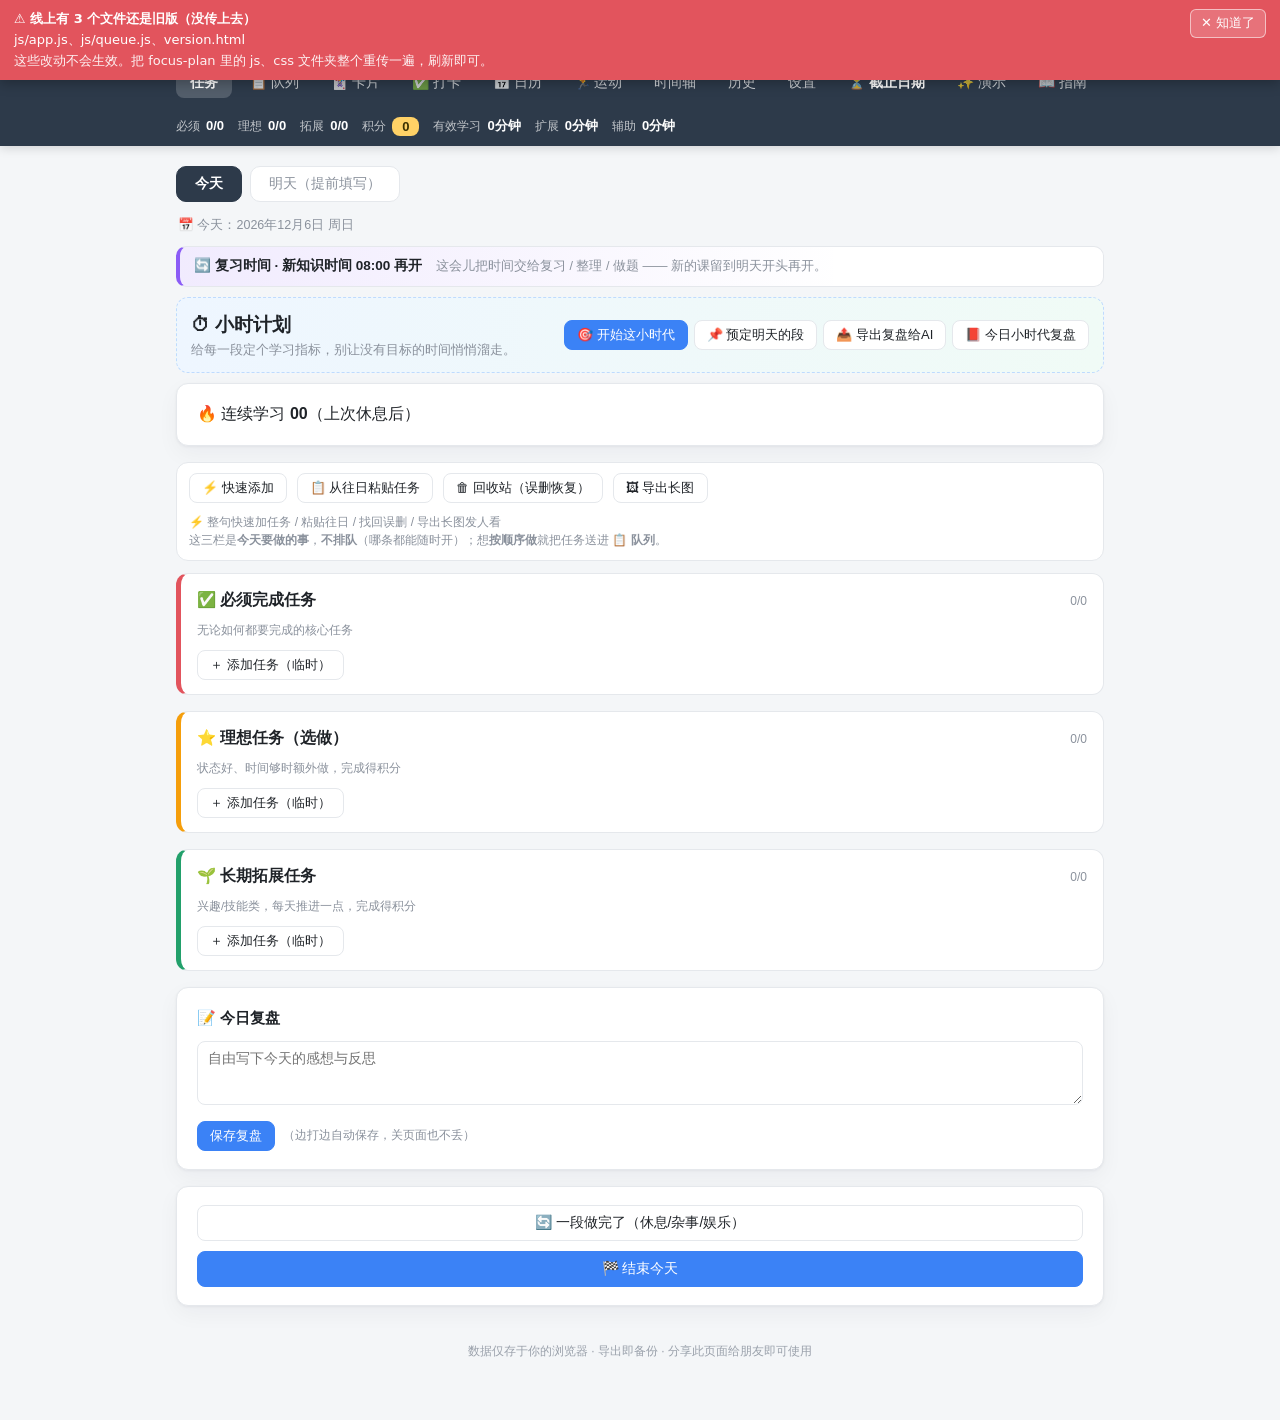
==== commit 90328687: "30.0" ====
--- a/index.html
+++ b/index.html
@@ -6,12 +6,12 @@
   <script>
     /* 版本号。v67 起提到 <head>：设置页等模块渲染得比页尾的 build-check 早，
        以前写在页尾，渲染时读到 undefined 就显示成 "v?"。 */
-    window.__BUILD = 157;
+    window.__BUILD = 159;
   </script>
   <meta name="theme-color" content="#2d3a4a" />
   <title>专注计划 · 学习会计系统</title>
   <link rel="manifest" href="manifest.webmanifest" />
-  <link rel="stylesheet" href="css/style.css?v=157" />
+  <link rel="stylesheet" href="css/style.css?v=159" />
   <style id="pip-style">
     /* ===== 🪟 只在小窗（Document Picture-in-Picture）里生效：让悬浮窗铺满整个小窗 ===== */
     html.pip, html.pip body { background: var(--bg, #f5f7fa); margin: 0; padding: 0; }
@@ -330,26 +330,26 @@
     </div>
   </div>
 
-  <script src="js/store.js?v=157"></script>
-  <script src="js/ui.js?v=157"></script>
-  <script src="js/tasks.js?v=157"></script>
-  <script src="js/timeline.js?v=157"></script>
-  <script src="js/stats.js?v=157"></script>
-  <script src="js/settings.js?v=157"></script>
-  <script src="js/sport.js?v=157"></script>
-  <script src="js/lecture.js?v=157"></script>
-  <script src="js/calendar.js?v=157"></script>
-  <script src="js/link.js?v=157"></script>
-  <script src="js/demo.js?v=157"></script>
-  <script src="js/queue.js?v=157"></script>
-  <script src="js/milestones.js?v=157"></script>
-  <script src="js/memcards.js?v=157"></script>
-  <script src="js/checkin.js?v=157"></script>
-  <script src="js/backup.js?v=157"></script>
-  <script src="js/exams.js?v=157"></script>
-  <script src="js/mistakes.js?v=157"></script>
-  <script src="js/badges.js?v=157"></script>
-  <script src="js/app.js?v=157"></script>
+  <script src="js/store.js?v=159"></script>
+  <script src="js/ui.js?v=159"></script>
+  <script src="js/tasks.js?v=159"></script>
+  <script src="js/timeline.js?v=159"></script>
+  <script src="js/stats.js?v=159"></script>
+  <script src="js/settings.js?v=159"></script>
+  <script src="js/sport.js?v=159"></script>
+  <script src="js/lecture.js?v=159"></script>
+  <script src="js/calendar.js?v=159"></script>
+  <script src="js/link.js?v=159"></script>
+  <script src="js/demo.js?v=159"></script>
+  <script src="js/queue.js?v=159"></script>
+  <script src="js/milestones.js?v=159"></script>
+  <script src="js/memcards.js?v=159"></script>
+  <script src="js/checkin.js?v=159"></script>
+  <script src="js/backup.js?v=159"></script>
+  <script src="js/exams.js?v=159"></script>
+  <script src="js/mistakes.js?v=159"></script>
+  <script src="js/badges.js?v=159"></script>
+  <script src="js/app.js?v=159"></script>
   <script>
     // PWA：注册 Service Worker（离线可用 / 可添加到主屏幕）
     if ('serviceWorker' in navigator) {
@@ -457,11 +457,11 @@
    控制台可用：__checkBuild() 重查 / __checkBuild(true) 强制绕过缓存重查 */
 window.__BUILD_SIZES = {
   "css/style.css": 95665,
-  "js/app.js": 70151,
+  "js/app.js": 70412,
   "js/badges.js": 9802,
   "js/exams.js": 13932,
   "js/mistakes.js": 18108,
-  "js/memcards.js": 104672,
+  "js/memcards.js": 112236,
   "js/backup.js": 40303,
   "js/checkin.js": 24522,
   "js/marked.min.js": 35481,
@@ -482,7 +482,7 @@
   "js/timeline.js": 19743,
   "js/ui.js": 12061,
   "sw.js": 3707,
-  "version.html": 152955,
+  "version.html": 153885,
 };
 (function () {
   var S = window.__BUILD_SIZES;
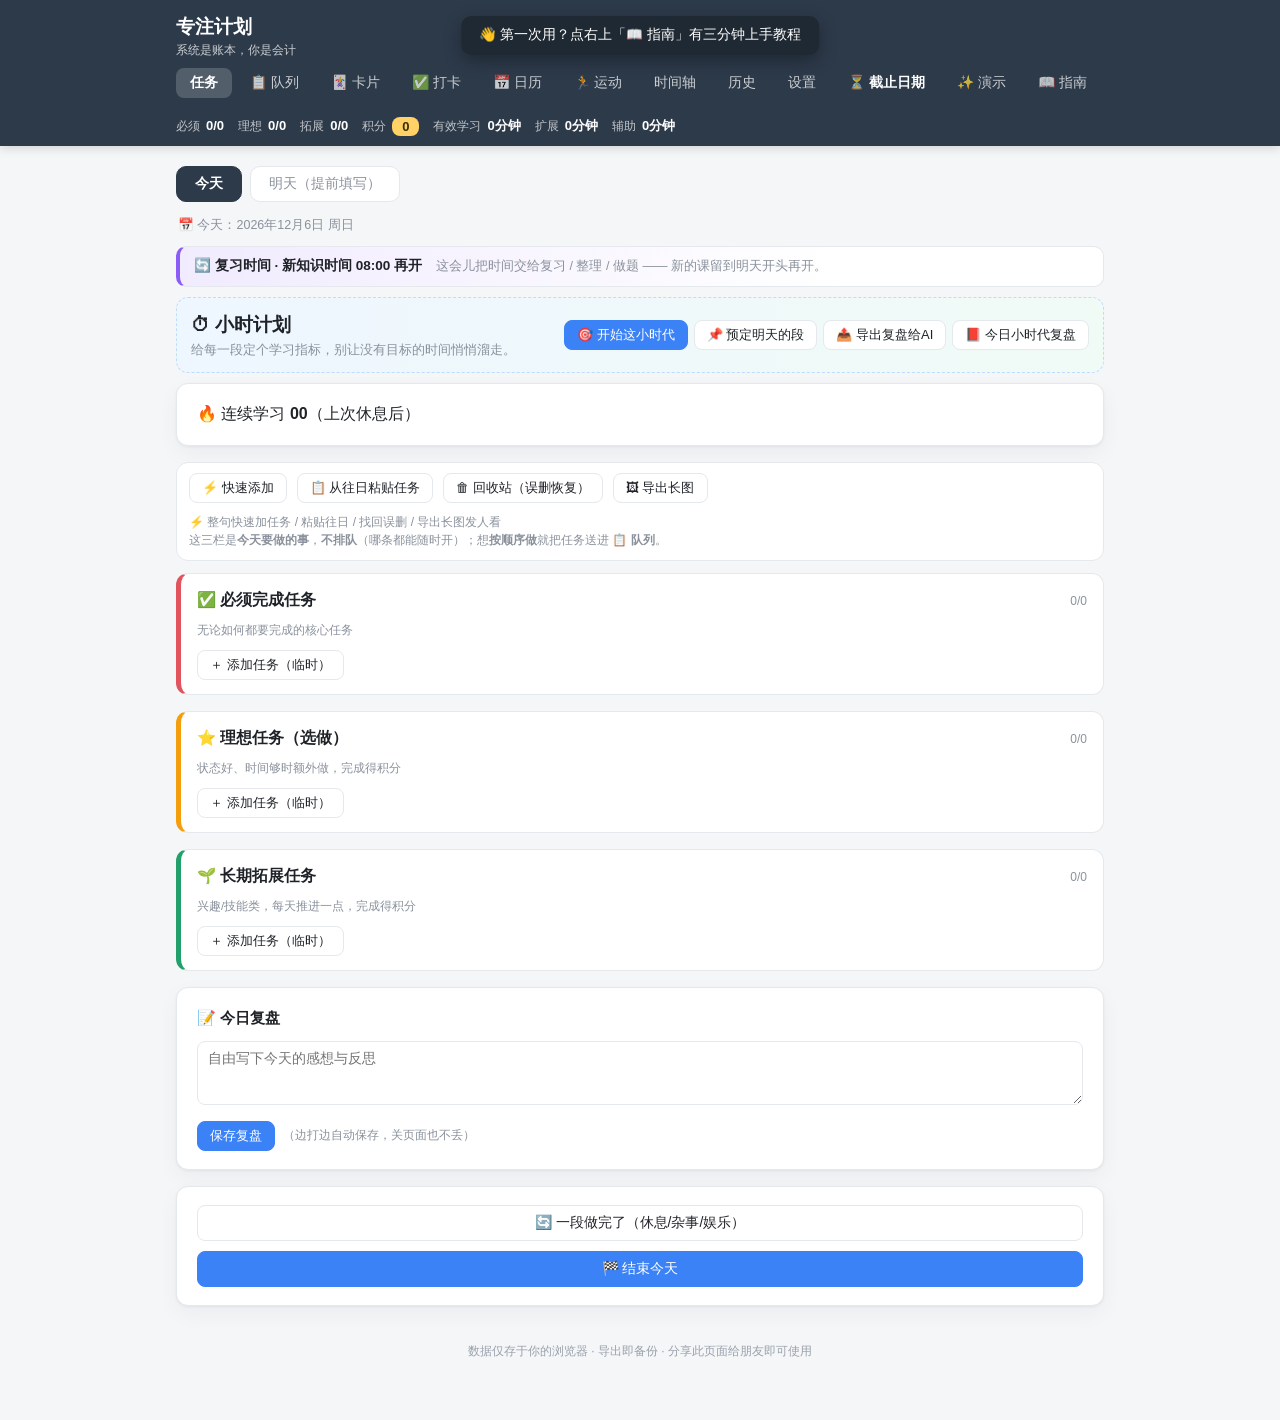
==== commit 160e7e70: "30.0" ====
--- a/index.html
+++ b/index.html
@@ -6,12 +6,12 @@
   <script>
     /* 版本号。v67 起提到 <head>：设置页等模块渲染得比页尾的 build-check 早，
        以前写在页尾，渲染时读到 undefined 就显示成 "v?"。 */
-    window.__BUILD = 159;
+    window.__BUILD = 164;
   </script>
   <meta name="theme-color" content="#2d3a4a" />
   <title>专注计划 · 学习会计系统</title>
   <link rel="manifest" href="manifest.webmanifest" />
-  <link rel="stylesheet" href="css/style.css?v=159" />
+  <link rel="stylesheet" href="css/style.css?v=164" />
   <style id="pip-style">
     /* ===== 🪟 只在小窗（Document Picture-in-Picture）里生效：让悬浮窗铺满整个小窗 ===== */
     html.pip, html.pip body { background: var(--bg, #f5f7fa); margin: 0; padding: 0; }
@@ -330,26 +330,26 @@
     </div>
   </div>
 
-  <script src="js/store.js?v=159"></script>
-  <script src="js/ui.js?v=159"></script>
-  <script src="js/tasks.js?v=159"></script>
-  <script src="js/timeline.js?v=159"></script>
-  <script src="js/stats.js?v=159"></script>
-  <script src="js/settings.js?v=159"></script>
-  <script src="js/sport.js?v=159"></script>
-  <script src="js/lecture.js?v=159"></script>
-  <script src="js/calendar.js?v=159"></script>
-  <script src="js/link.js?v=159"></script>
-  <script src="js/demo.js?v=159"></script>
-  <script src="js/queue.js?v=159"></script>
-  <script src="js/milestones.js?v=159"></script>
-  <script src="js/memcards.js?v=159"></script>
-  <script src="js/checkin.js?v=159"></script>
-  <script src="js/backup.js?v=159"></script>
-  <script src="js/exams.js?v=159"></script>
-  <script src="js/mistakes.js?v=159"></script>
-  <script src="js/badges.js?v=159"></script>
-  <script src="js/app.js?v=159"></script>
+  <script src="js/store.js?v=164"></script>
+  <script src="js/ui.js?v=164"></script>
+  <script src="js/tasks.js?v=164"></script>
+  <script src="js/timeline.js?v=164"></script>
+  <script src="js/stats.js?v=164"></script>
+  <script src="js/settings.js?v=164"></script>
+  <script src="js/sport.js?v=164"></script>
+  <script src="js/lecture.js?v=164"></script>
+  <script src="js/calendar.js?v=164"></script>
+  <script src="js/link.js?v=164"></script>
+  <script src="js/demo.js?v=164"></script>
+  <script src="js/queue.js?v=164"></script>
+  <script src="js/milestones.js?v=164"></script>
+  <script src="js/memcards.js?v=164"></script>
+  <script src="js/checkin.js?v=164"></script>
+  <script src="js/backup.js?v=164"></script>
+  <script src="js/exams.js?v=164"></script>
+  <script src="js/mistakes.js?v=164"></script>
+  <script src="js/badges.js?v=164"></script>
+  <script src="js/app.js?v=164"></script>
   <script>
     // PWA：注册 Service Worker（离线可用 / 可添加到主屏幕）
     if ('serviceWorker' in navigator) {
@@ -457,11 +457,11 @@
    控制台可用：__checkBuild() 重查 / __checkBuild(true) 强制绕过缓存重查 */
 window.__BUILD_SIZES = {
   "css/style.css": 95665,
-  "js/app.js": 70412,
+  "js/app.js": 71979,
   "js/badges.js": 9802,
   "js/exams.js": 13932,
   "js/mistakes.js": 18108,
-  "js/memcards.js": 112236,
+  "js/memcards.js": 116039,
   "js/backup.js": 40303,
   "js/checkin.js": 24522,
   "js/marked.min.js": 35481,
@@ -473,16 +473,16 @@
   "js/lecture.js": 42183,
   "js/link.js": 20710,
   "js/milestones.js": 10183,
-  "js/queue.js": 121064,
+  "js/queue.js": 121592,
   "js/settings.js": 30336,
   "js/sport.js": 25754,
   "js/stats.js": 53363,
   "js/store.js": 19422,
-  "js/tasks.js": 417854,
+  "js/tasks.js": 421328,
   "js/timeline.js": 19743,
   "js/ui.js": 12061,
   "sw.js": 3707,
-  "version.html": 153885,
+  "version.html": 159484,
 };
 (function () {
   var S = window.__BUILD_SIZES;
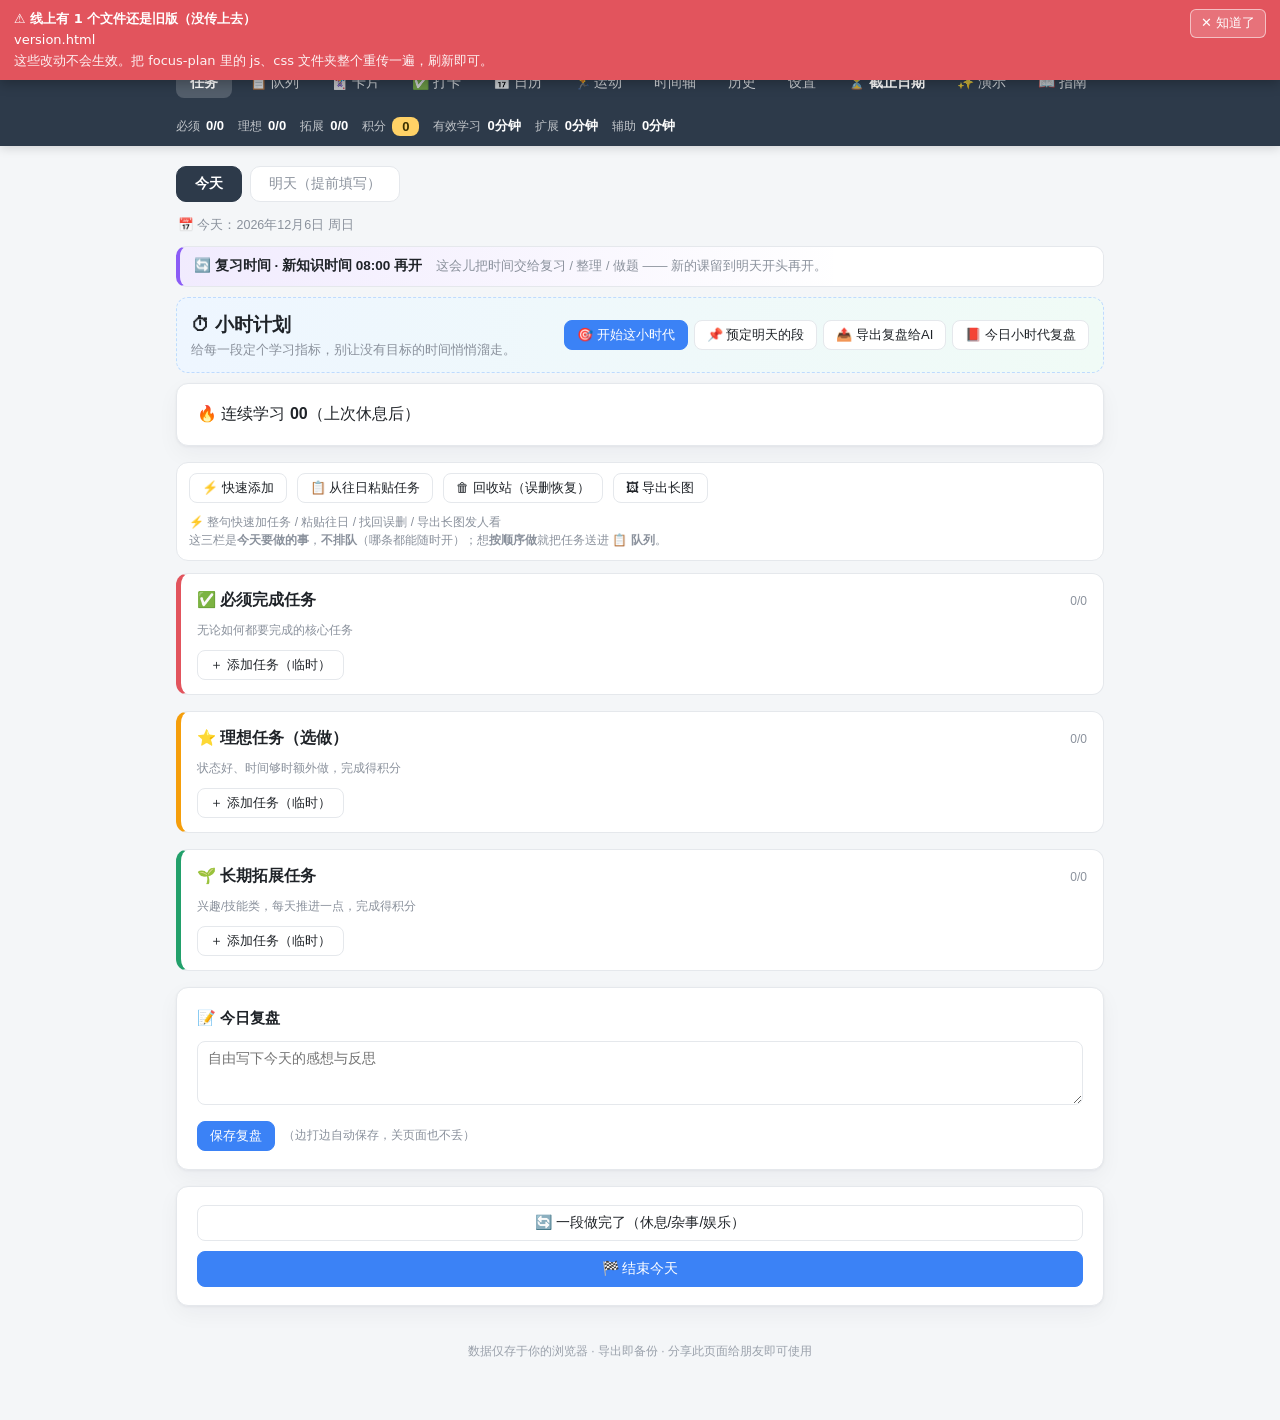
==== commit 5fac876b: "30.0" ====
--- a/index.html
+++ b/index.html
@@ -6,12 +6,12 @@
   <script>
     /* 版本号。v67 起提到 <head>：设置页等模块渲染得比页尾的 build-check 早，
        以前写在页尾，渲染时读到 undefined 就显示成 "v?"。 */
-    window.__BUILD = 164;
+    window.__BUILD = 165;
   </script>
   <meta name="theme-color" content="#2d3a4a" />
   <title>专注计划 · 学习会计系统</title>
   <link rel="manifest" href="manifest.webmanifest" />
-  <link rel="stylesheet" href="css/style.css?v=164" />
+  <link rel="stylesheet" href="css/style.css?v=165" />
   <style id="pip-style">
     /* ===== 🪟 只在小窗（Document Picture-in-Picture）里生效：让悬浮窗铺满整个小窗 ===== */
     html.pip, html.pip body { background: var(--bg, #f5f7fa); margin: 0; padding: 0; }
@@ -330,26 +330,26 @@
     </div>
   </div>
 
-  <script src="js/store.js?v=164"></script>
-  <script src="js/ui.js?v=164"></script>
-  <script src="js/tasks.js?v=164"></script>
-  <script src="js/timeline.js?v=164"></script>
-  <script src="js/stats.js?v=164"></script>
-  <script src="js/settings.js?v=164"></script>
-  <script src="js/sport.js?v=164"></script>
-  <script src="js/lecture.js?v=164"></script>
-  <script src="js/calendar.js?v=164"></script>
-  <script src="js/link.js?v=164"></script>
-  <script src="js/demo.js?v=164"></script>
-  <script src="js/queue.js?v=164"></script>
-  <script src="js/milestones.js?v=164"></script>
-  <script src="js/memcards.js?v=164"></script>
-  <script src="js/checkin.js?v=164"></script>
-  <script src="js/backup.js?v=164"></script>
-  <script src="js/exams.js?v=164"></script>
-  <script src="js/mistakes.js?v=164"></script>
-  <script src="js/badges.js?v=164"></script>
-  <script src="js/app.js?v=164"></script>
+  <script src="js/store.js?v=165"></script>
+  <script src="js/ui.js?v=165"></script>
+  <script src="js/tasks.js?v=165"></script>
+  <script src="js/timeline.js?v=165"></script>
+  <script src="js/stats.js?v=165"></script>
+  <script src="js/settings.js?v=165"></script>
+  <script src="js/sport.js?v=165"></script>
+  <script src="js/lecture.js?v=165"></script>
+  <script src="js/calendar.js?v=165"></script>
+  <script src="js/link.js?v=165"></script>
+  <script src="js/demo.js?v=165"></script>
+  <script src="js/queue.js?v=165"></script>
+  <script src="js/milestones.js?v=165"></script>
+  <script src="js/memcards.js?v=165"></script>
+  <script src="js/checkin.js?v=165"></script>
+  <script src="js/backup.js?v=165"></script>
+  <script src="js/exams.js?v=165"></script>
+  <script src="js/mistakes.js?v=165"></script>
+  <script src="js/badges.js?v=165"></script>
+  <script src="js/app.js?v=165"></script>
   <script>
     // PWA：注册 Service Worker（离线可用 / 可添加到主屏幕）
     if ('serviceWorker' in navigator) {
@@ -457,11 +457,11 @@
    控制台可用：__checkBuild() 重查 / __checkBuild(true) 强制绕过缓存重查 */
 window.__BUILD_SIZES = {
   "css/style.css": 95665,
-  "js/app.js": 71979,
+  "js/app.js": 72191,
   "js/badges.js": 9802,
   "js/exams.js": 13932,
   "js/mistakes.js": 18108,
-  "js/memcards.js": 116039,
+  "js/memcards.js": 119149,
   "js/backup.js": 40303,
   "js/checkin.js": 24522,
   "js/marked.min.js": 35481,
@@ -482,7 +482,7 @@
   "js/timeline.js": 19743,
   "js/ui.js": 12061,
   "sw.js": 3707,
-  "version.html": 159484,
+  "version.html": 160368,
 };
 (function () {
   var S = window.__BUILD_SIZES;
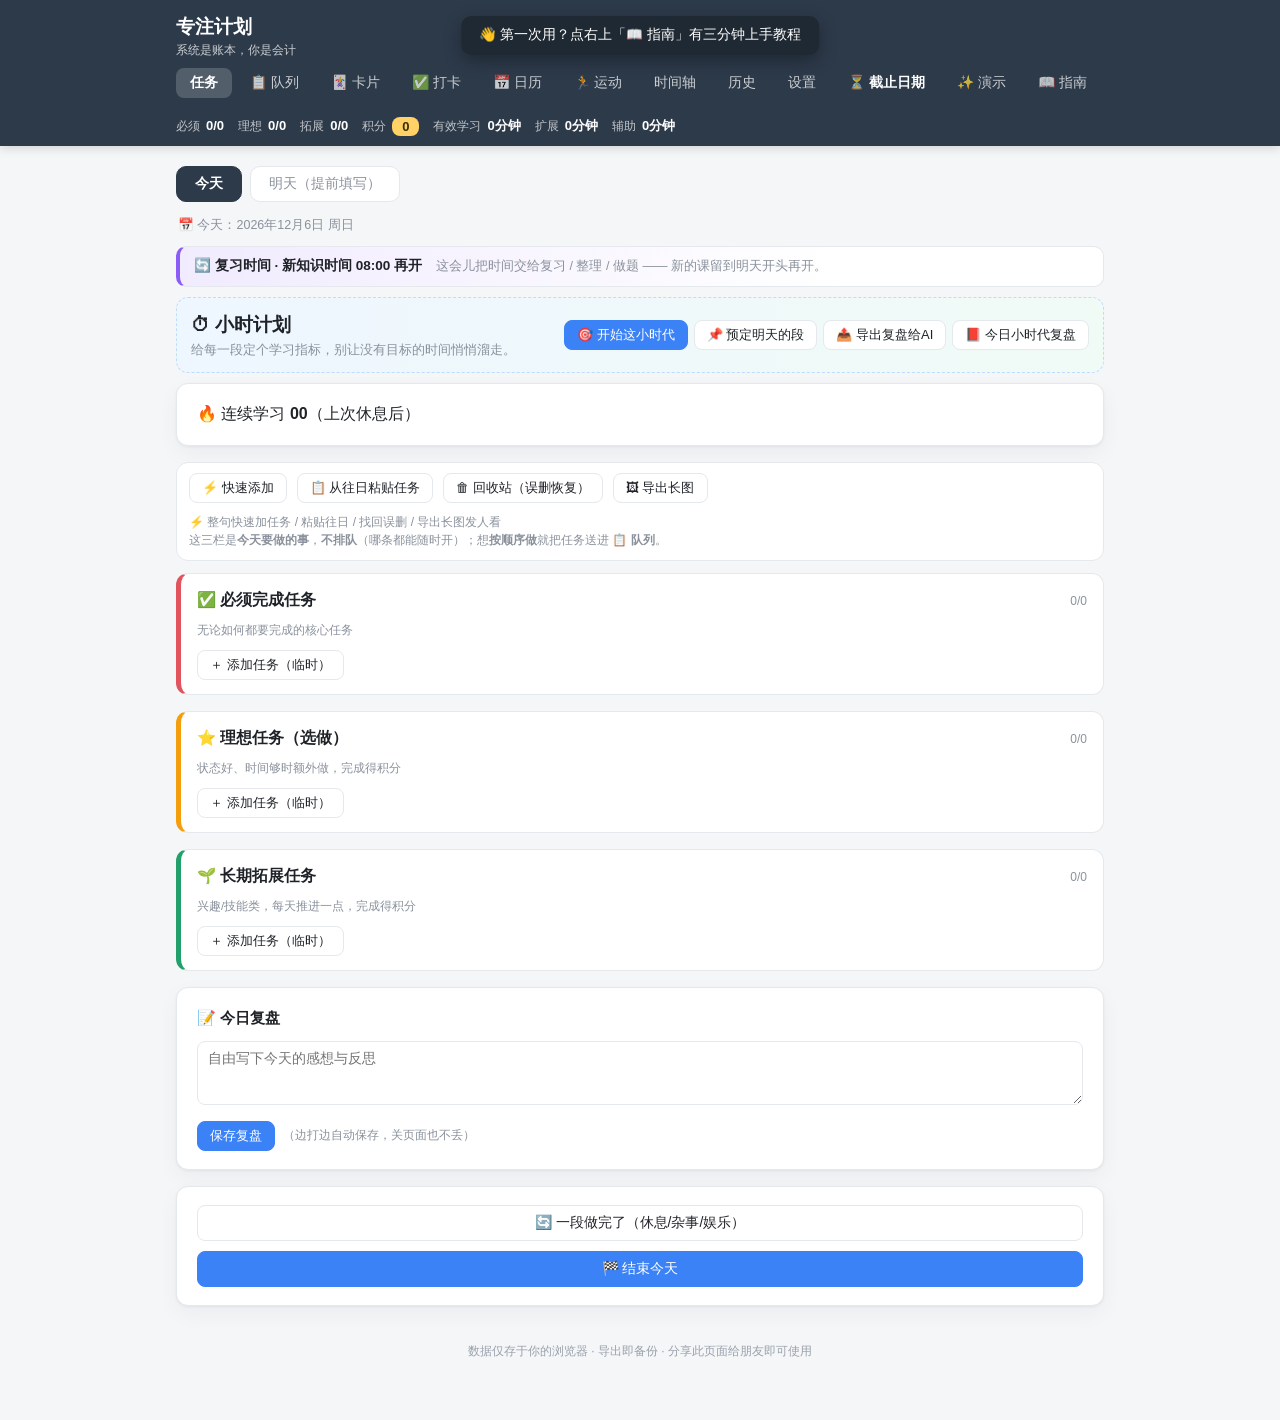
==== commit b0c14aba: "30.0" ====
--- a/index.html
+++ b/index.html
@@ -6,12 +6,12 @@
   <script>
     /* 版本号。v67 起提到 <head>：设置页等模块渲染得比页尾的 build-check 早，
        以前写在页尾，渲染时读到 undefined 就显示成 "v?"。 */
-    window.__BUILD = 165;
+    window.__BUILD = 166;
   </script>
   <meta name="theme-color" content="#2d3a4a" />
   <title>专注计划 · 学习会计系统</title>
   <link rel="manifest" href="manifest.webmanifest" />
-  <link rel="stylesheet" href="css/style.css?v=165" />
+  <link rel="stylesheet" href="css/style.css?v=166" />
   <style id="pip-style">
     /* ===== 🪟 只在小窗（Document Picture-in-Picture）里生效：让悬浮窗铺满整个小窗 ===== */
     html.pip, html.pip body { background: var(--bg, #f5f7fa); margin: 0; padding: 0; }
@@ -330,26 +330,26 @@
     </div>
   </div>
 
-  <script src="js/store.js?v=165"></script>
-  <script src="js/ui.js?v=165"></script>
-  <script src="js/tasks.js?v=165"></script>
-  <script src="js/timeline.js?v=165"></script>
-  <script src="js/stats.js?v=165"></script>
-  <script src="js/settings.js?v=165"></script>
-  <script src="js/sport.js?v=165"></script>
-  <script src="js/lecture.js?v=165"></script>
-  <script src="js/calendar.js?v=165"></script>
-  <script src="js/link.js?v=165"></script>
-  <script src="js/demo.js?v=165"></script>
-  <script src="js/queue.js?v=165"></script>
-  <script src="js/milestones.js?v=165"></script>
-  <script src="js/memcards.js?v=165"></script>
-  <script src="js/checkin.js?v=165"></script>
-  <script src="js/backup.js?v=165"></script>
-  <script src="js/exams.js?v=165"></script>
-  <script src="js/mistakes.js?v=165"></script>
-  <script src="js/badges.js?v=165"></script>
-  <script src="js/app.js?v=165"></script>
+  <script src="js/store.js?v=166"></script>
+  <script src="js/ui.js?v=166"></script>
+  <script src="js/tasks.js?v=166"></script>
+  <script src="js/timeline.js?v=166"></script>
+  <script src="js/stats.js?v=166"></script>
+  <script src="js/settings.js?v=166"></script>
+  <script src="js/sport.js?v=166"></script>
+  <script src="js/lecture.js?v=166"></script>
+  <script src="js/calendar.js?v=166"></script>
+  <script src="js/link.js?v=166"></script>
+  <script src="js/demo.js?v=166"></script>
+  <script src="js/queue.js?v=166"></script>
+  <script src="js/milestones.js?v=166"></script>
+  <script src="js/memcards.js?v=166"></script>
+  <script src="js/checkin.js?v=166"></script>
+  <script src="js/backup.js?v=166"></script>
+  <script src="js/exams.js?v=166"></script>
+  <script src="js/mistakes.js?v=166"></script>
+  <script src="js/badges.js?v=166"></script>
+  <script src="js/app.js?v=166"></script>
   <script>
     // PWA：注册 Service Worker（离线可用 / 可添加到主屏幕）
     if ('serviceWorker' in navigator) {
@@ -457,11 +457,11 @@
    控制台可用：__checkBuild() 重查 / __checkBuild(true) 强制绕过缓存重查 */
 window.__BUILD_SIZES = {
   "css/style.css": 95665,
-  "js/app.js": 72191,
+  "js/app.js": 72424,
   "js/badges.js": 9802,
   "js/exams.js": 13932,
   "js/mistakes.js": 18108,
-  "js/memcards.js": 119149,
+  "js/memcards.js": 121260,
   "js/backup.js": 40303,
   "js/checkin.js": 24522,
   "js/marked.min.js": 35481,
@@ -482,7 +482,7 @@
   "js/timeline.js": 19743,
   "js/ui.js": 12061,
   "sw.js": 3707,
-  "version.html": 160368,
+  "version.html": 161327,
 };
 (function () {
   var S = window.__BUILD_SIZES;
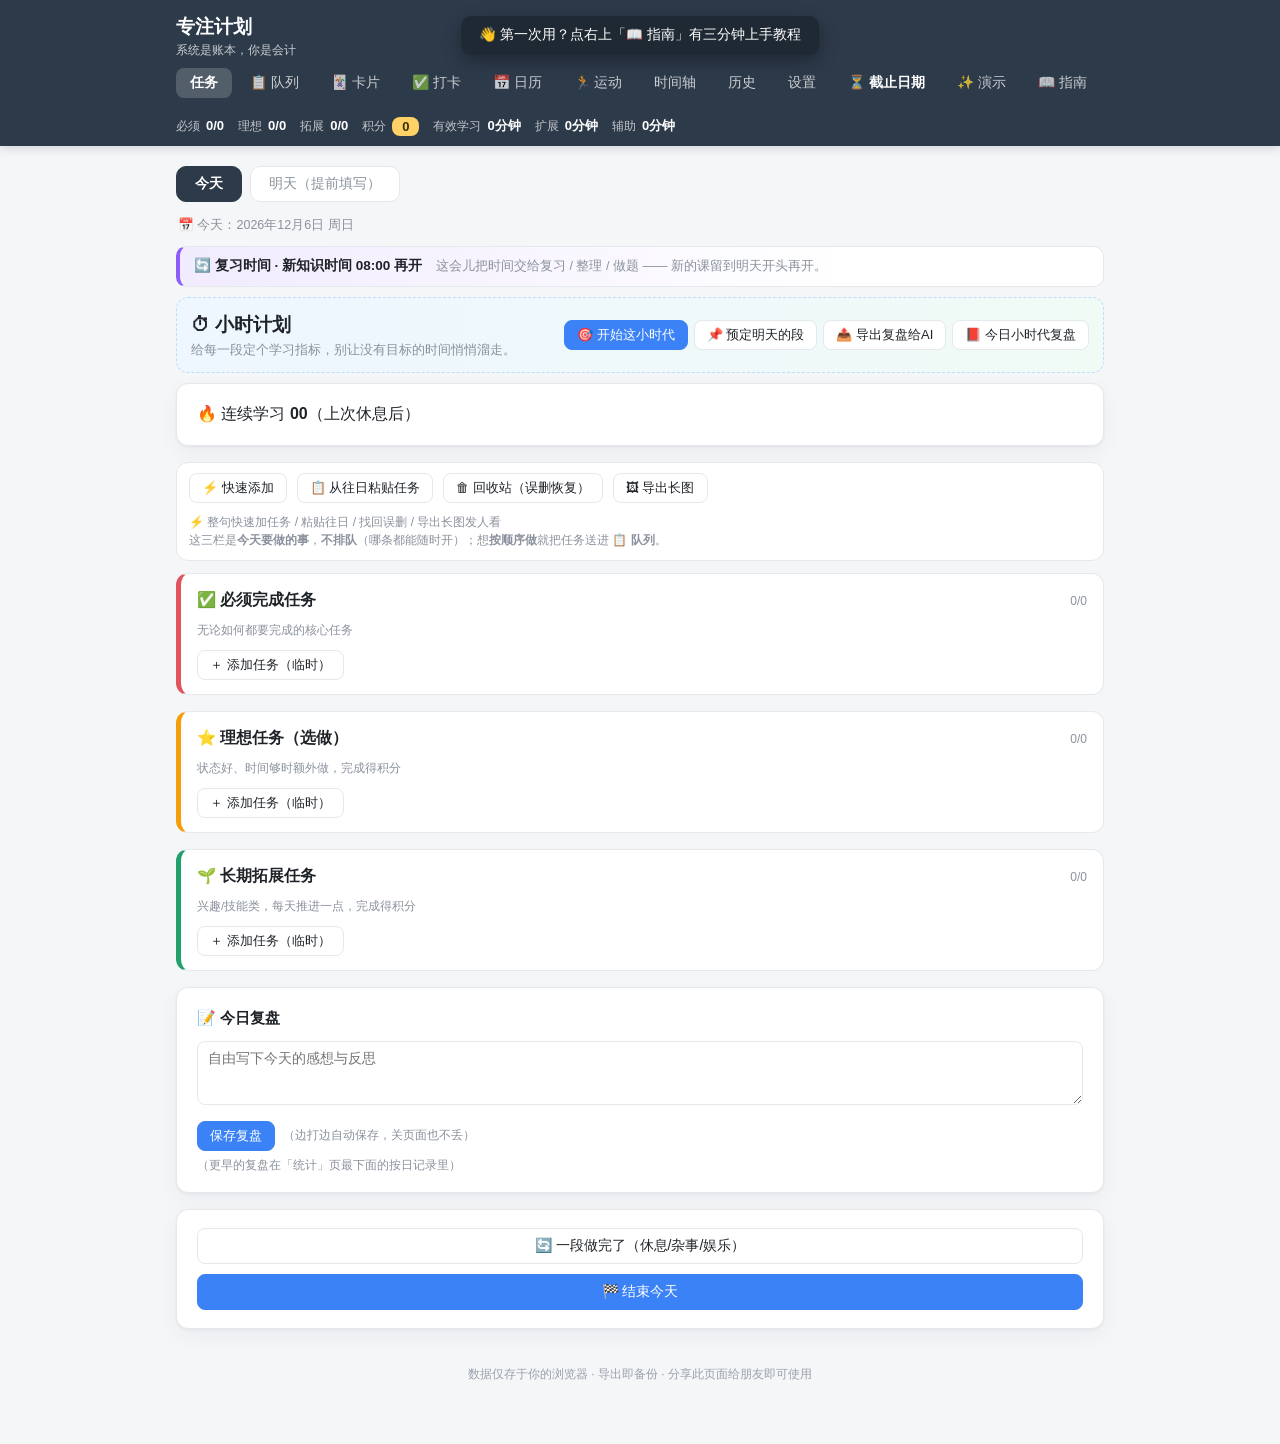
==== commit 3e8d7c5d: "30.0" ====
--- a/index.html
+++ b/index.html
@@ -6,12 +6,12 @@
   <script>
     /* 版本号。v67 起提到 <head>：设置页等模块渲染得比页尾的 build-check 早，
        以前写在页尾，渲染时读到 undefined 就显示成 "v?"。 */
-    window.__BUILD = 166;
+    window.__BUILD = 170;
   </script>
   <meta name="theme-color" content="#2d3a4a" />
   <title>专注计划 · 学习会计系统</title>
   <link rel="manifest" href="manifest.webmanifest" />
-  <link rel="stylesheet" href="css/style.css?v=166" />
+  <link rel="stylesheet" href="css/style.css?v=170" />
   <style id="pip-style">
     /* ===== 🪟 只在小窗（Document Picture-in-Picture）里生效：让悬浮窗铺满整个小窗 ===== */
     html.pip, html.pip body { background: var(--bg, #f5f7fa); margin: 0; padding: 0; }
@@ -330,26 +330,26 @@
     </div>
   </div>
 
-  <script src="js/store.js?v=166"></script>
-  <script src="js/ui.js?v=166"></script>
-  <script src="js/tasks.js?v=166"></script>
-  <script src="js/timeline.js?v=166"></script>
-  <script src="js/stats.js?v=166"></script>
-  <script src="js/settings.js?v=166"></script>
-  <script src="js/sport.js?v=166"></script>
-  <script src="js/lecture.js?v=166"></script>
-  <script src="js/calendar.js?v=166"></script>
-  <script src="js/link.js?v=166"></script>
-  <script src="js/demo.js?v=166"></script>
-  <script src="js/queue.js?v=166"></script>
-  <script src="js/milestones.js?v=166"></script>
-  <script src="js/memcards.js?v=166"></script>
-  <script src="js/checkin.js?v=166"></script>
-  <script src="js/backup.js?v=166"></script>
-  <script src="js/exams.js?v=166"></script>
-  <script src="js/mistakes.js?v=166"></script>
-  <script src="js/badges.js?v=166"></script>
-  <script src="js/app.js?v=166"></script>
+  <script src="js/store.js?v=170"></script>
+  <script src="js/ui.js?v=170"></script>
+  <script src="js/tasks.js?v=170"></script>
+  <script src="js/timeline.js?v=170"></script>
+  <script src="js/stats.js?v=170"></script>
+  <script src="js/settings.js?v=170"></script>
+  <script src="js/sport.js?v=170"></script>
+  <script src="js/lecture.js?v=170"></script>
+  <script src="js/calendar.js?v=170"></script>
+  <script src="js/link.js?v=170"></script>
+  <script src="js/demo.js?v=170"></script>
+  <script src="js/queue.js?v=170"></script>
+  <script src="js/milestones.js?v=170"></script>
+  <script src="js/memcards.js?v=170"></script>
+  <script src="js/checkin.js?v=170"></script>
+  <script src="js/backup.js?v=170"></script>
+  <script src="js/exams.js?v=170"></script>
+  <script src="js/mistakes.js?v=170"></script>
+  <script src="js/badges.js?v=170"></script>
+  <script src="js/app.js?v=170"></script>
   <script>
     // PWA：注册 Service Worker（离线可用 / 可添加到主屏幕）
     if ('serviceWorker' in navigator) {
@@ -456,8 +456,8 @@
    有文件没传上去 → 顶部弹红条点名，别再靠猜"为什么改了没生效"。
    控制台可用：__checkBuild() 重查 / __checkBuild(true) 强制绕过缓存重查 */
 window.__BUILD_SIZES = {
-  "css/style.css": 95665,
-  "js/app.js": 72424,
+  "css/style.css": 95669,
+  "js/app.js": 74156,
   "js/badges.js": 9802,
   "js/exams.js": 13932,
   "js/mistakes.js": 18108,
@@ -473,16 +473,16 @@
   "js/lecture.js": 42183,
   "js/link.js": 20710,
   "js/milestones.js": 10183,
-  "js/queue.js": 121592,
+  "js/queue.js": 122547,
   "js/settings.js": 30336,
   "js/sport.js": 25754,
   "js/stats.js": 53363,
   "js/store.js": 19422,
-  "js/tasks.js": 421328,
+  "js/tasks.js": 424469,
   "js/timeline.js": 19743,
   "js/ui.js": 12061,
   "sw.js": 3707,
-  "version.html": 161327,
+  "version.html": 163112
 };
 (function () {
   var S = window.__BUILD_SIZES;
